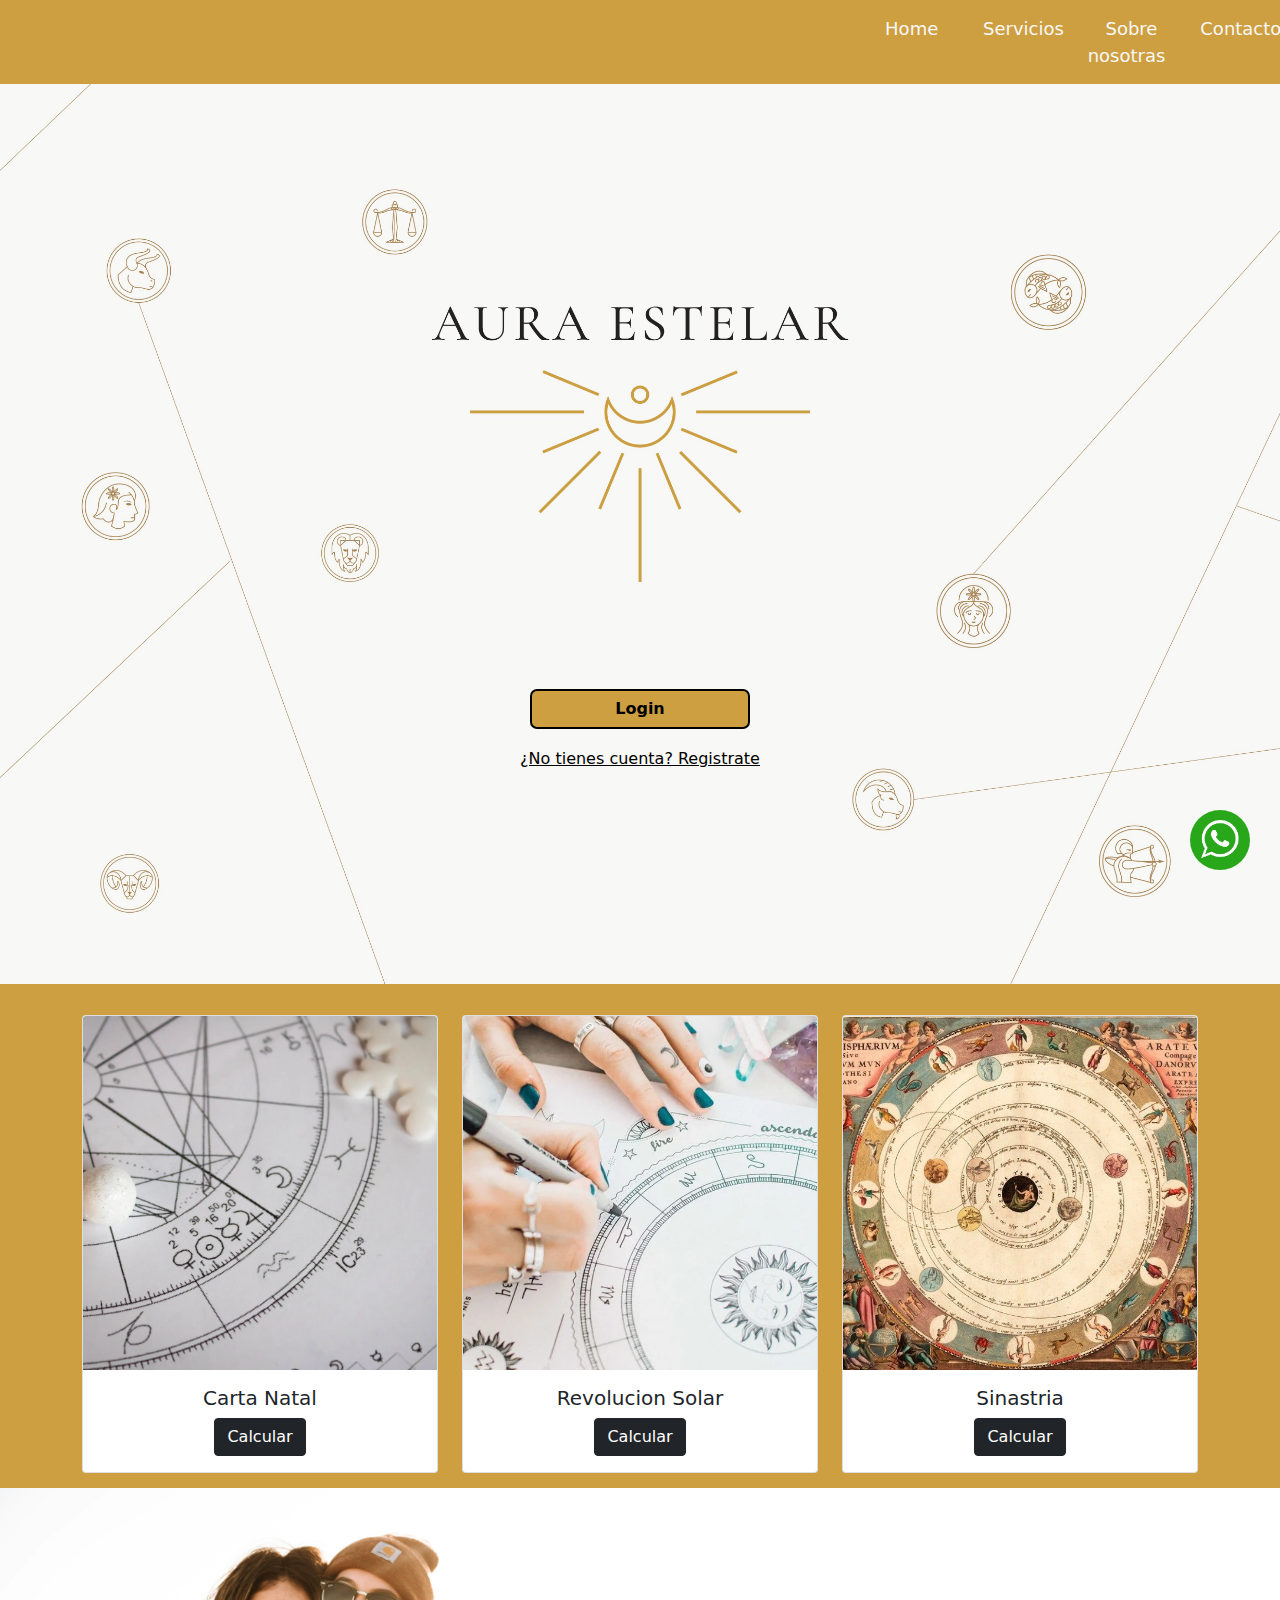
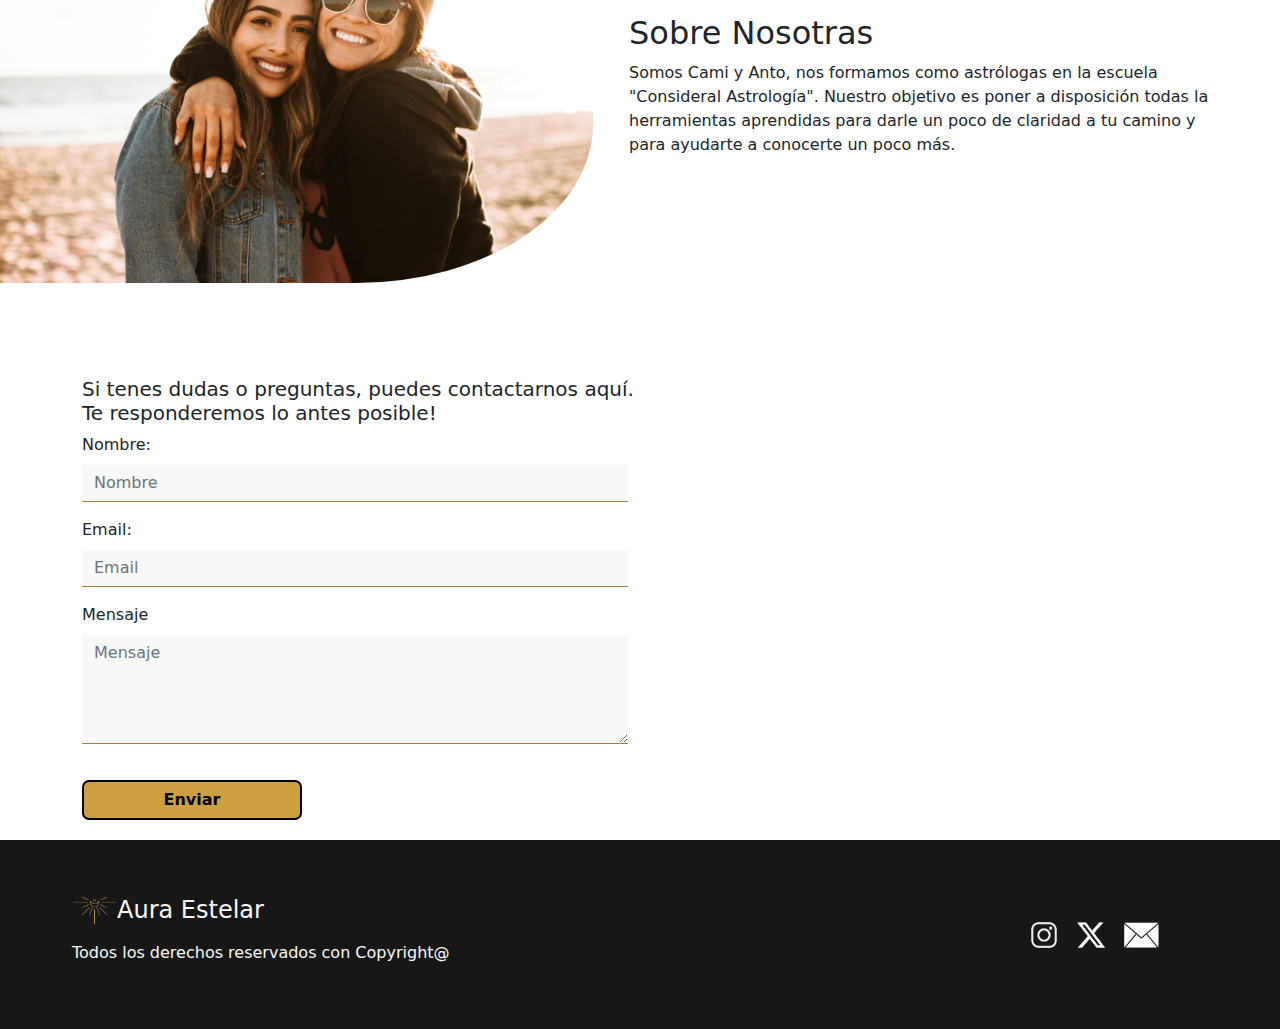
==== index.html @ ca4b8c94 "cambios en meet 17-06" ====
<!DOCTYPE html>
<html lang="en">
<head>
    <meta charset="UTF-8">
    <meta http-equiv="X-UA-Compatible" content="IE=edge">
    <meta name="viewport" content="width=device-width, initial-scale=1.0">
    <title>Aura Estelar</title>

    <!-- favicon -->
    <link rel="icon" type="image/x-icon" href="images/logo_favicon.png">

    <!--Bootstrap css-->
    <link href="css/bootstrap.min.css" rel="stylesheet" >
   
    <!--nuestro CSS-->
    <link href="css/styles.css" rel="stylesheet">
</head>
<body>
    <!--Bootstrap JS-->
    <script src="js/bootstrap.bundle.min.js" ></script>
    <!---->

    <div class="container-fluid text-center menu" id="home">
        <div class="row">
            <div class="col-lg-8 col-md-4 icono_menu"></div>
            <div class="col-lg-1 col-md-2 icono_menu">
                <a href="#home">Home</a>
            </div>
            <div class="col-lg-1 col-md-2 icono_menu">
                <a href="#servicios">Servicios</a>
            </div>
            <div class="col-lg-1 col-md-2 icono_menu">
                <a href="#sobre_nosotras">Sobre nosotras</a>
            </div>
            <div class="col-lg-1 col-md-2 icono_menu">
                <a href="#form_contacto">Contacto</a>
            </div>
        </div>
    </div>

    <div class="container-fluid cabecera d-flex align-items-center justify-content-center">
        <div class="text-center section_login">
            <div>
                <button type="button" onclick="window.location.href='login.html'">Login</button>
                <h6><a href="registro.html">¿No tienes cuenta? Registrate</a></h6>
            </div>
        </div>

    </div>
    <div class="servicios" id="servicios">
        <div class="container text-center">
            <div class="row">
                <div class="col-md-4 mt-3">
                    <div class="card">
                        <img src="images/carta_natal.webp" class="card-img-top" alt="carta_natal">
                        <div class="card-img-overlay mas_info">
                            <p>Tu carta natal es una "foto" del cielo al momento de tu nacimiento; puedes ver la ubicación y conexiones de los planetas en ese instante para hacer de la astrología tu herramienta de autoobservación y crecimiento.</p>
                        </div>
                        <div class="card-body">
                            <h5 class="card-title">Carta Natal</h5>
                            <a href="carta_natal.html" class="btn btn-dark">Calcular</a>
                        </div>
                    </div>
                </div>
                <div class="col-md-4 mt-3">
                    <div class="card">
                        <img src="images/revolucion_solar.webp" class="card-img-top" alt="rev_solar">
                        <div class="card-img-overlay mas_info">
                            <p>Esta es una lectura anual a partir de tu fecha de cumpleaños. En ella se profundizará en qué energías vas a transitar en ese año y como estas te afectarán.</p>
                        </div>
                        <div class="card-body">
                            <h5 class="card-title">Revolucion Solar</h5>
                            <a href="rev_solar.html" class="btn btn-dark">Calcular</a>
                        </div>
                    </div>
                </div>
                <div class="col-md-4 mt-3">
                    <div class="card">
                        <img src="images/sinastria.jpeg" class="card-img-top" alt="sinastria">
                        <div class="card-img-overlay mas_info">
                            <p>La sinastría es un análisis de compatibilidad que hay entre una o más personas, basándose en sus cartas astrales.</p>
                        </div>
                        <div class="card-body">
                            <h5 class="card-title">Sinastria</h5>
                            <a href="sinastria.html" class="btn btn-dark">Calcular</a>
                        </div>
                    </div>
                </div>
            </div>
        </div>
    
    </div>
    
    <div class="container-fluid sobre_nosotras" id="sobre_nosotras">
        <div class="row align-items-center me-5">
            <div class="col-lg-6 mb-3">
                <img class="img-fluid img_sobre_nosotras" alt="img_sobre_nosotras" src="images/sobre_nosotras.jpg">
            </div>
            <div class="col-lg-6 ps-4">
                <h2>Sobre Nosotras</h2>
                <p>Somos Cami y Anto, nos formamos como astrólogas en la escuela "Consideral Astrología". Nuestro objetivo es poner a disposición todas la herramientas aprendidas para darle un poco de claridad a tu camino y para ayudarte a conocerte un poco más.</p>
            </div> 
        </div> 
    </div>
    
    <div class="container mt-5" id="form_contacto">
        <div class="row">
            <h5>Si tenes dudas o preguntas, puedes contactarnos aquí.<br>Te responderemos lo antes posible!</h5>
            <div class="col-md-6">
            <form>
                <div class="mb-3">
                    <label for="nombre" class="form-label">Nombre:</label>
                    <input type="text" class="form-control" id="nombre" name="nombre" placeholder="Nombre">
                </div>
                <div class="mb-3">
                    <label for="email" class="form-label">Email:</label>
                    <input type="email" class="form-control" id="email" name="email" placeholder="Email">
                </div>
                <div class="mb-3">
                    <label for="mensaje" class="form-label">Mensaje</label>
                    <textarea id="mensaje" class="form-control" name="mensaje" rows="4" cols="50" placeholder="Mensaje"></textarea>
                </div>
                <button type="button">Enviar</button>
            </form>
        </div>
        <div class="col-md-6 pb-5 mapa">
            <iframe src="https://www.google.com/maps/embed?pb=!1m18!1m12!1m3!1d3284.2297114661333!2d-58.38588609999999!3d-34.5983524!2m3!1f0!2f0!3f0!3m2!1i1024!2i768!4f13.1!3m3!1m2!1s0x95bccab87e4355d9%3A0xb81df7efe6f65415!2sParaguay%201318%2C%20C1057AAV%20Cdad.%20Aut%C3%B3noma%20de%20Buenos%20Aires!5e0!3m2!1ses!2sar!4v1718657059102!5m2!1ses!2sar" allowfullscreen="" loading="lazy" referrerpolicy="no-referrer-when-downgrade"></iframe>
        </div>
        </div>

        
    </div>
   
    <footer class="container-fluid footer pt-5 pb-5">
        <div class="row ms-5">
            <div class="col-7">
                <h4><img src="images/icon.png" class="img-logo" alt="img_icon">Aura Estelar</h4>
                <p>Todos los derechos reservados con Copyright@</p>
            </div>
            <div class="col-4 align-self-center text-end">

                        <a href="https://www.instagram.com/" target="_blank"><img class="img-icon" src="images/instagram_white.png" alt="img_instagram"></a>

                        <a href="https://x.com/?lang=es" target="_blank"><img class="img-icon" src="images/x_white.png" alt="img_instagram"></a>

                        <a href="mailto:test@test.com" target="_blank"><img class="img-icon" src="images/mail_white.png" alt="img_mail"></a>

            </div>
            <div class="col-1"></div>
            
        </div>
    </footer>
    <div class="wp">
        <a href="https://wa.me/91165647270" target="_blank"><img class="img-wpp" src="images/wpp.png" alt="img_wpp"></a>
    </div>
</body>
</html>
---- css/styles.css ----
.menu a{
    text-decoration:none;
    color:#F8F8F6;
    font-size: 18px;
    padding: 5px;

    transition-property: color;
    transition-duration: 0.5s;

}


.icono_menu:hover > a {
    
    color: black;
}

.menu, .servicios {
    background-color: #CE9F41;
    padding: 15px 0;
}

.cabecera {
    background-image: url('../images/banner.jpg'); 
    /* usamos color de fondo para mejorar experiencia de usuario a la hora del login de la pagina */
    background-color: #F8F8F6;

    height: 100vh;
    /* Para dejar la imagen de fondo centrada, vertical y horizontalmente */
    background-position: center center;

    /* Para que la imagen de fondo no se repita */
    background-repeat: no-repeat;

    /* La imagen de fondo se reescala automáticamente con el cambio del ancho de ventana del navegador */
    background-size: cover;

}


button {
    background-color: #CE9F41;
    border-radius: 7px;
    border: solid 2px;
    width: 220px;
    height: 40px;
    font-weight: bold;
    margin: 20px 0;
    transition-property: color;
    transition-duration: 0.5s;
}

button:hover {
    color: #F8F8F6;
}

.section_login a {
    color: black;
    transition-property: color;
    transition-duration: 0.3s;
}

.section_login a:hover {
    color: #a78137;
}

.mas_info {
    height: 80%;
    margin: 0px;
    text-align: center;
    display: flex;
    align-items: center;
    color: #F8F8F6;
    font-size: 20px;  

    transition-property: background-color;
    transition-duration: 1s;
}

.mas_info:hover { 
    margin: 0;
    background-color:  rgba(0, 0, 0, 0.712);
    }


.mas_info > p {
    margin: 0;
    visibility: hidden;

}

.mas_info:hover > p{ 
    margin: 0;
    visibility: visible;
    }

.form-control{
    border: none; 
    border-bottom: solid 1px #a78137; 
    border-radius: 0;
    background-color: #F8F8F6;
}

.img_sobre_nosotras{
    margin-right: 20px;
    max-height: 500px;
    width:auto;
    border-top-right-radius: 40%; 
    border-bottom-right-radius: 40%;
}

.sobre_nosotras{
    padding:0px 10px 30px 0px;
}

/* Clases del FOOTER */
.footer {
    background-color: rgb(24, 23, 23);
    color: #F8F8F6;
}

.img-logo {
    max-height: 45px;
    width: auto;
}

.img-icon {
    height: 40px;
    width: auto;
    /*background-color: #F8F8F6;*/
    padding: 7px;
    
}

.img-wpp{
    position: fixed;
    bottom: 30px;
    right: 30px;
    max-height: 60px;
    width: auto;
    border-radius: 100%;
  
}

/* Clases de HTML LOGIN */
.cabecera-otros {
    background-image: url('../images/baner_sin_titulo.jpg'); 
    background-color: #F8F8F6;

    min-height: 100vh;
    /* Para dejar la imagen de fondo centrada, vertical y horizontalmente */
    background-position: center center;

    /* Para que la imagen de fondo no se repita */
    background-repeat: no-repeat;

    /* La imagen de fondo se reescala automáticamente con el cambio del ancho de ventana del navegador */
    background-size: cover;

}

.form_login {
    min-width: 400px;
    padding: 70px 30px;
    border: solid 2px #a78137;
    background-color: #F8F8F6;
}

.form_login a {
    color: black;
    transition-property: color;
    transition-duration: 0.3s;
}

.form_login a:hover {
    color: #a78137;
}

.form_sinastria {
    min-height: 400px;
    min-width: 400px;
    padding: 70px 30px;
    margin: 5px;
    border: solid 2px #a78137;
    background-color: #F8F8F6;
}

.mapa iframe{
    height: 100%;
    width: 100%;
}


/* esto es tamaño medio */
@media screen and (min-width: 568px) {
    .borde_sinastria {
        border-bottom: 1px dashed #a78137;
        padding-bottom: 20px;
        margin-bottom: 20px;
      }

    .form_login {
        max-width: 900px;
    }

    .section_login {
        margin-top: 30%;
    }


  }

  /* esto es tamaño small */
  @media screen and (max-width: 567px) {
    .borde_sinastria {
      border-bottom: 1px dashed #a78137;
      padding-bottom: 20px;
      margin-bottom: 20px;
    }

    .img-icon {
        height: 40px;
        width: auto;
        /*background-color: #F8F8F6;*/
        padding: 7px;
        margin: 0 20px;
        
    }

    .section_login {
        margin-top: 45%;
    }

    .mapa iframe{
        height: 400px;
        width: 100%;
    }

  }

  @media screen and (min-width: 992px) {

    .borde_sinastria {
        border-right: 1px dashed #a78137;
        border-bottom: none;
      }

  }
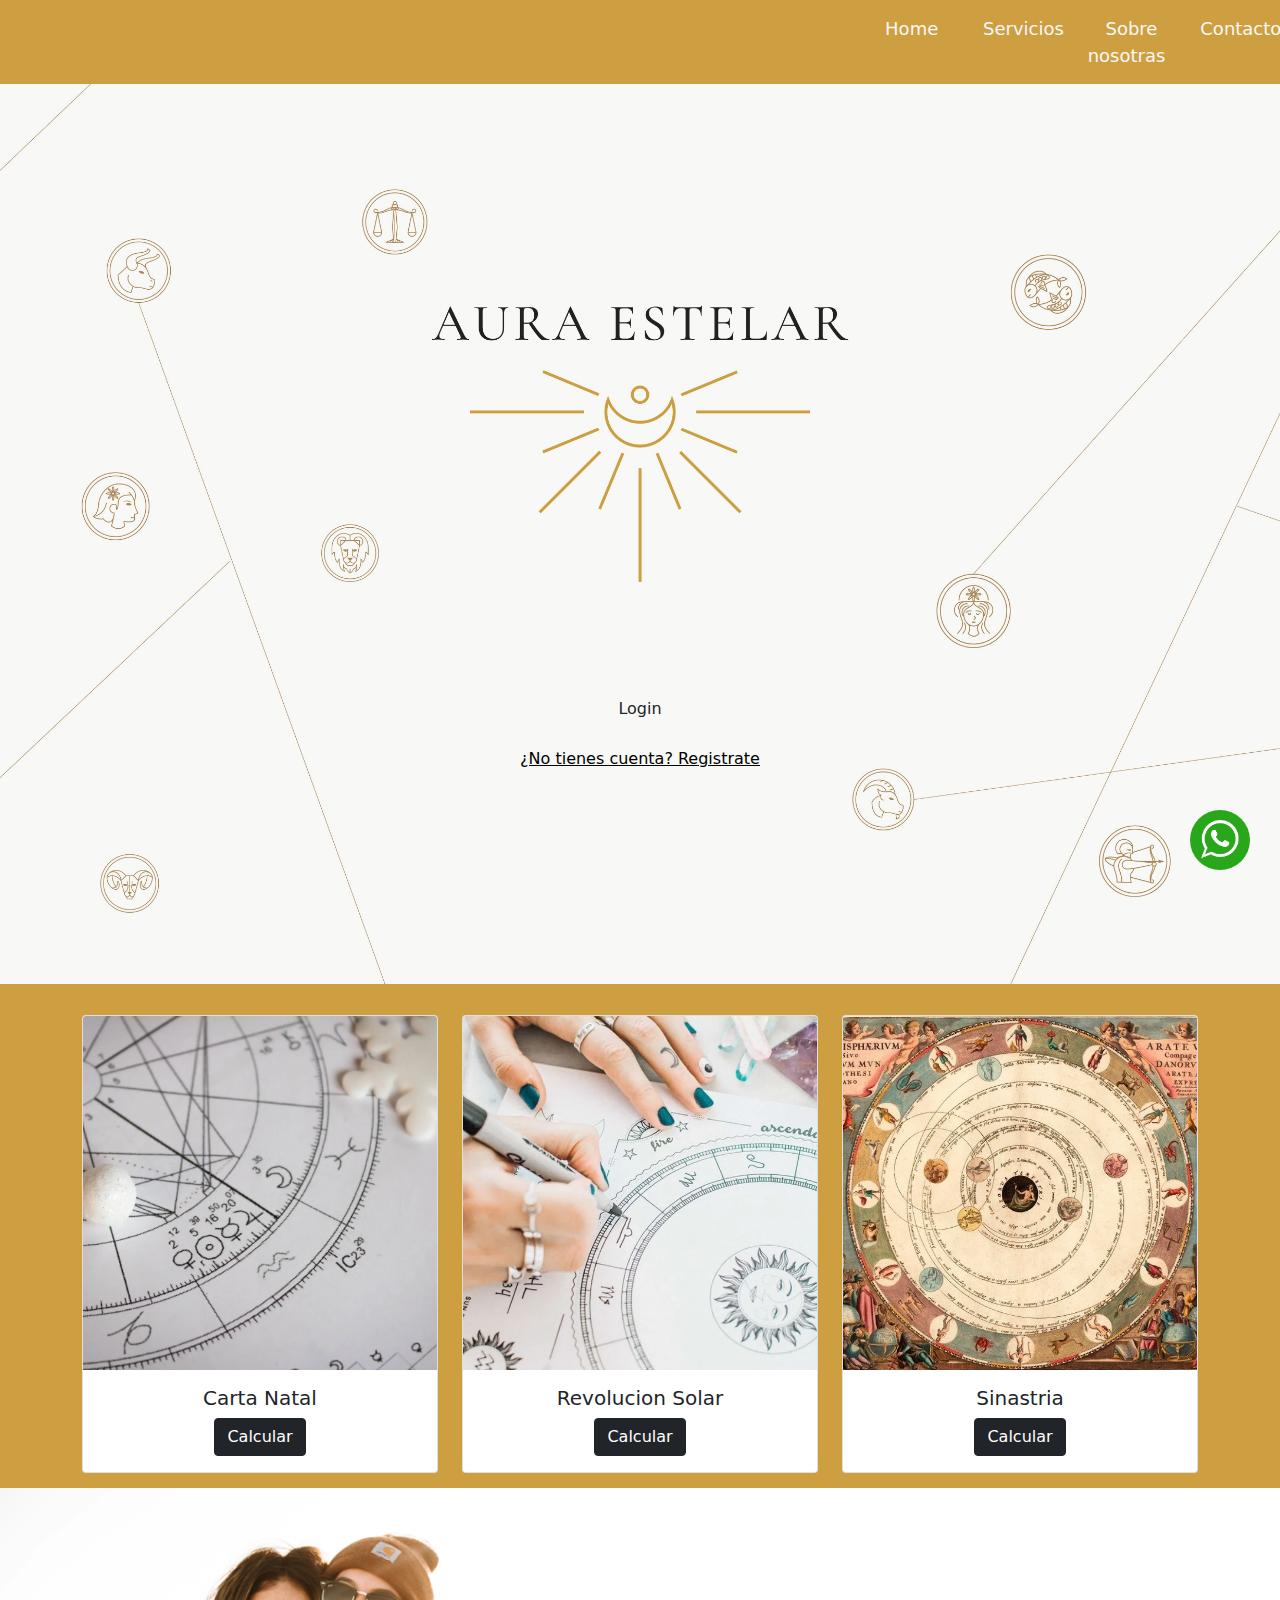
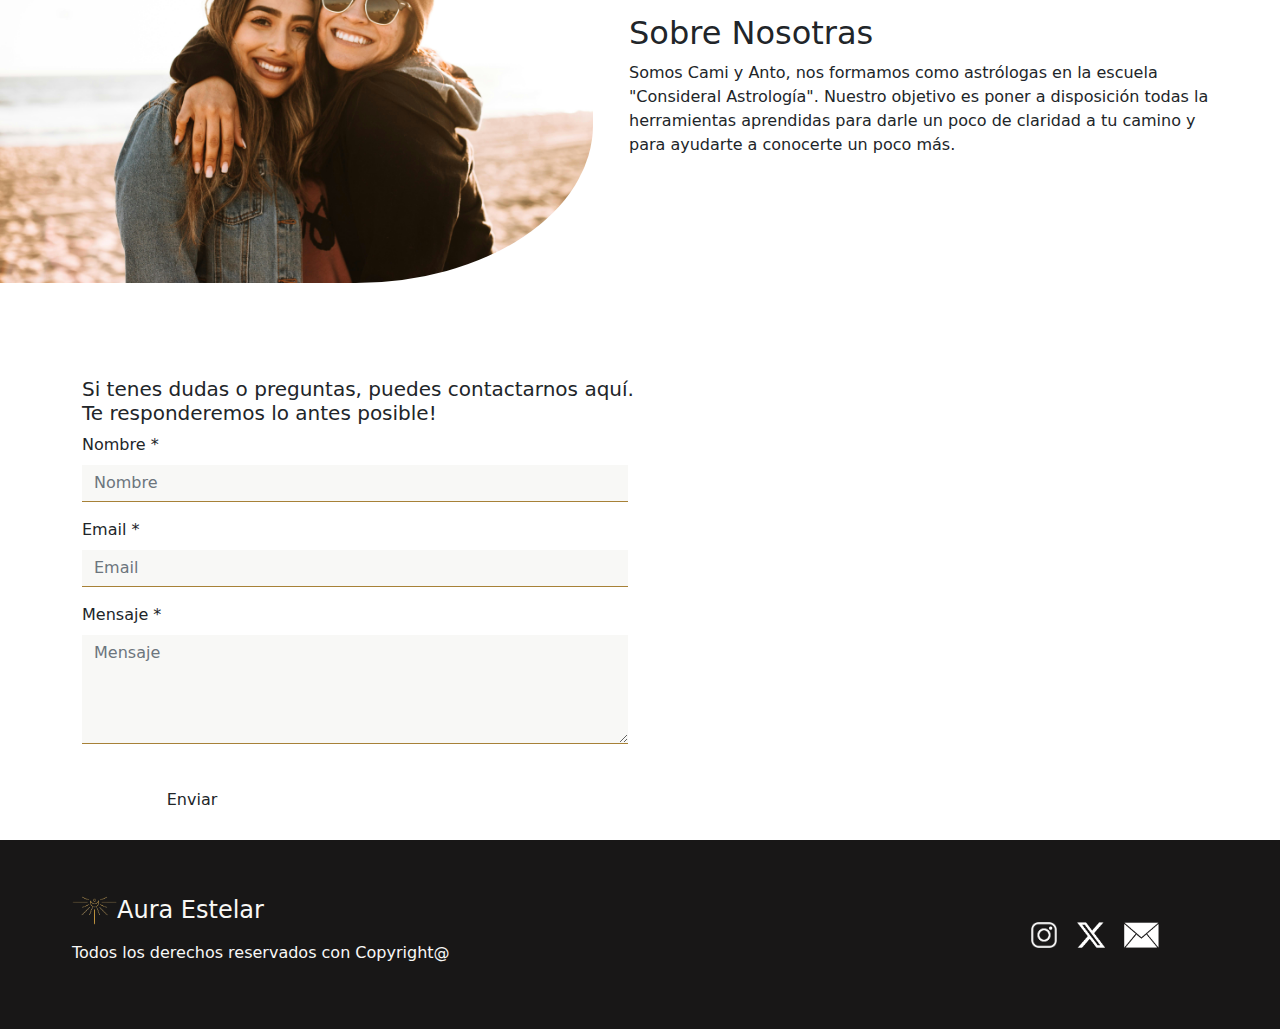
==== commit 9e1764dc: "ultimos cambios" ====
--- a/index.html
+++ b/index.html
@@ -41,7 +41,7 @@
     <div class="container-fluid cabecera d-flex align-items-center justify-content-center">
         <div class="text-center section_login">
             <div>
-                <button type="button" onclick="window.location.href='login.html'">Login</button>
+                <button type="button" class="btn boton" onclick="window.location.href='login.html'">Login</button>
                 <h6><a href="registro.html">¿No tienes cuenta? Registrate</a></h6>
             </div>
         </div>
@@ -52,22 +52,26 @@
             <div class="row">
                 <div class="col-md-4 mt-3">
                     <div class="card">
-                        <img src="images/carta_natal.webp" class="card-img-top" alt="carta_natal">
-                        <div class="card-img-overlay mas_info">
-                            <p>Tu carta natal es una "foto" del cielo al momento de tu nacimiento; puedes ver la ubicación y conexiones de los planetas en ese instante para hacer de la astrología tu herramienta de autoobservación y crecimiento.</p>
-                        </div>
+                        <a href="carta_natal.html">
+                            <img src="images/carta_natal.webp" class="card-img-top" alt="imagen carta natal">
+                            <div class="card-img-overlay mas_info">
+                                <p>Tu carta natal es una "foto" del cielo al momento de tu nacimiento; puedes ver la ubicación y conexiones de los planetas en ese instante para hacer de la astrología tu herramienta de autoobservación y crecimiento.</p>
+                            </div>
+                        </a>
                         <div class="card-body">
                             <h5 class="card-title">Carta Natal</h5>
                             <a href="carta_natal.html" class="btn btn-dark">Calcular</a>
-                        </div>
+                        </div>  
                     </div>
                 </div>
                 <div class="col-md-4 mt-3">
                     <div class="card">
-                        <img src="images/revolucion_solar.webp" class="card-img-top" alt="rev_solar">
-                        <div class="card-img-overlay mas_info">
-                            <p>Esta es una lectura anual a partir de tu fecha de cumpleaños. En ella se profundizará en qué energías vas a transitar en ese año y como estas te afectarán.</p>
-                        </div>
+                        <a href="rev_solar.html">
+                            <img src="images/revolucion_solar.webp" class="card-img-top" alt="imagen revolucion solar">
+                            <div class="card-img-overlay mas_info">
+                                <p>Esta es una lectura anual a partir de tu fecha de cumpleaños. En ella se profundizará en qué energías vas a transitar en ese año y como estas te afectarán.</p>
+                            </div>
+                        </a>
                         <div class="card-body">
                             <h5 class="card-title">Revolucion Solar</h5>
                             <a href="rev_solar.html" class="btn btn-dark">Calcular</a>
@@ -76,10 +80,12 @@
                 </div>
                 <div class="col-md-4 mt-3">
                     <div class="card">
-                        <img src="images/sinastria.jpeg" class="card-img-top" alt="sinastria">
-                        <div class="card-img-overlay mas_info">
-                            <p>La sinastría es un análisis de compatibilidad que hay entre una o más personas, basándose en sus cartas astrales.</p>
-                        </div>
+                        <a href="sinastria.html">
+                            <img src="images/sinastria.jpeg" class="card-img-top" alt="imagen sinastria">
+                            <div class="card-img-overlay mas_info">
+                                <p>La sinastría es un análisis de compatibilidad que hay entre una o más personas, basándose en sus cartas astrales.</p>
+                            </div>
+                        </a>
                         <div class="card-body">
                             <h5 class="card-title">Sinastria</h5>
                             <a href="sinastria.html" class="btn btn-dark">Calcular</a>
@@ -94,7 +100,7 @@
     <div class="container-fluid sobre_nosotras" id="sobre_nosotras">
         <div class="row align-items-center me-5">
             <div class="col-lg-6 mb-3">
-                <img class="img-fluid img_sobre_nosotras" alt="img_sobre_nosotras" src="images/sobre_nosotras.jpg">
+                <img class="img-fluid img_sobre_nosotras" alt="imagen astrologas" src="images/sobre_nosotras.jpg">
             </div>
             <div class="col-lg-6 ps-4">
                 <h2>Sobre Nosotras</h2>
@@ -107,20 +113,20 @@
         <div class="row">
             <h5>Si tenes dudas o preguntas, puedes contactarnos aquí.<br>Te responderemos lo antes posible!</h5>
             <div class="col-md-6">
-            <form>
+            <form onsubmit="alert('¡Se ha enviado su consulta correctamente! A la brevedad recibirá la respuesta por mail.')">
                 <div class="mb-3">
-                    <label for="nombre" class="form-label">Nombre:</label>
-                    <input type="text" class="form-control" id="nombre" name="nombre" placeholder="Nombre">
+                    <label for="nombre" class="form-label">Nombre *</label>
+                    <input type="text" class="form-control" id="nombre" name="nombre" placeholder="Nombre" required>
                 </div>
                 <div class="mb-3">
-                    <label for="email" class="form-label">Email:</label>
-                    <input type="email" class="form-control" id="email" name="email" placeholder="Email">
+                    <label for="email" class="form-label">Email *</label>
+                    <input type="email" class="form-control" id="email" name="email" placeholder="Email" required>
                 </div>
                 <div class="mb-3">
-                    <label for="mensaje" class="form-label">Mensaje</label>
-                    <textarea id="mensaje" class="form-control" name="mensaje" rows="4" cols="50" placeholder="Mensaje"></textarea>
+                    <label for="mensaje" class="form-label">Mensaje *</label>
+                    <textarea id="mensaje" class="form-control" name="mensaje" rows="4" cols="50" placeholder="Mensaje" required></textarea>
                 </div>
-                <button type="button">Enviar</button>
+                <button type="submit" class="btn boton">Enviar</button>
             </form>
         </div>
         <div class="col-md-6 pb-5 mapa">
@@ -134,24 +140,28 @@
     <footer class="container-fluid footer pt-5 pb-5">
         <div class="row ms-5">
             <div class="col-7">
-                <h4><img src="images/icon.png" class="img-logo" alt="img_icon">Aura Estelar</h4>
+                <h4><img src="images/icon.png" class="img-logo" alt="logo aura estelar">Aura Estelar</h4>
                 <p>Todos los derechos reservados con Copyright@</p>
             </div>
             <div class="col-4 align-self-center text-end">
-
-                        <a href="https://www.instagram.com/" target="_blank"><img class="img-icon" src="images/instagram_white.png" alt="img_instagram"></a>
-
-                        <a href="https://x.com/?lang=es" target="_blank"><img class="img-icon" src="images/x_white.png" alt="img_instagram"></a>
-
-                        <a href="mailto:test@test.com" target="_blank"><img class="img-icon" src="images/mail_white.png" alt="img_mail"></a>
-
+  
+                        <a href="https://www.instagram.com/" target="_blank"><img class="img-icon" src="images/instagram_white.png" alt="logo instagram"></a>
+  
+                        <a href="https://x.com/?lang=es" target="_blank"><img class="img-icon" src="images/x_white.png" alt="logo x"></a>
+  
+                        <a href="mailto:test@test.com" target="_blank"><img class="img-icon" src="images/mail_white.png" alt="logo email"></a>
+  
             </div>
             <div class="col-1"></div>
             
         </div>
     </footer>
+  
     <div class="wp">
-        <a href="https://wa.me/91165647270" target="_blank"><img class="img-wpp" src="images/wpp.png" alt="img_wpp"></a>
+        <a href="https://wa.me/91165647270" target="_blank"><img class="img-wpp" src="images/wpp.png" alt="logo whatsapp"></a>
     </div>
-</body>
-</html>
+  
+  <!-- Llamada al archivo JavaScript -->
+  <script src="acciones.js"></script>      
+  </body>
+  </html>
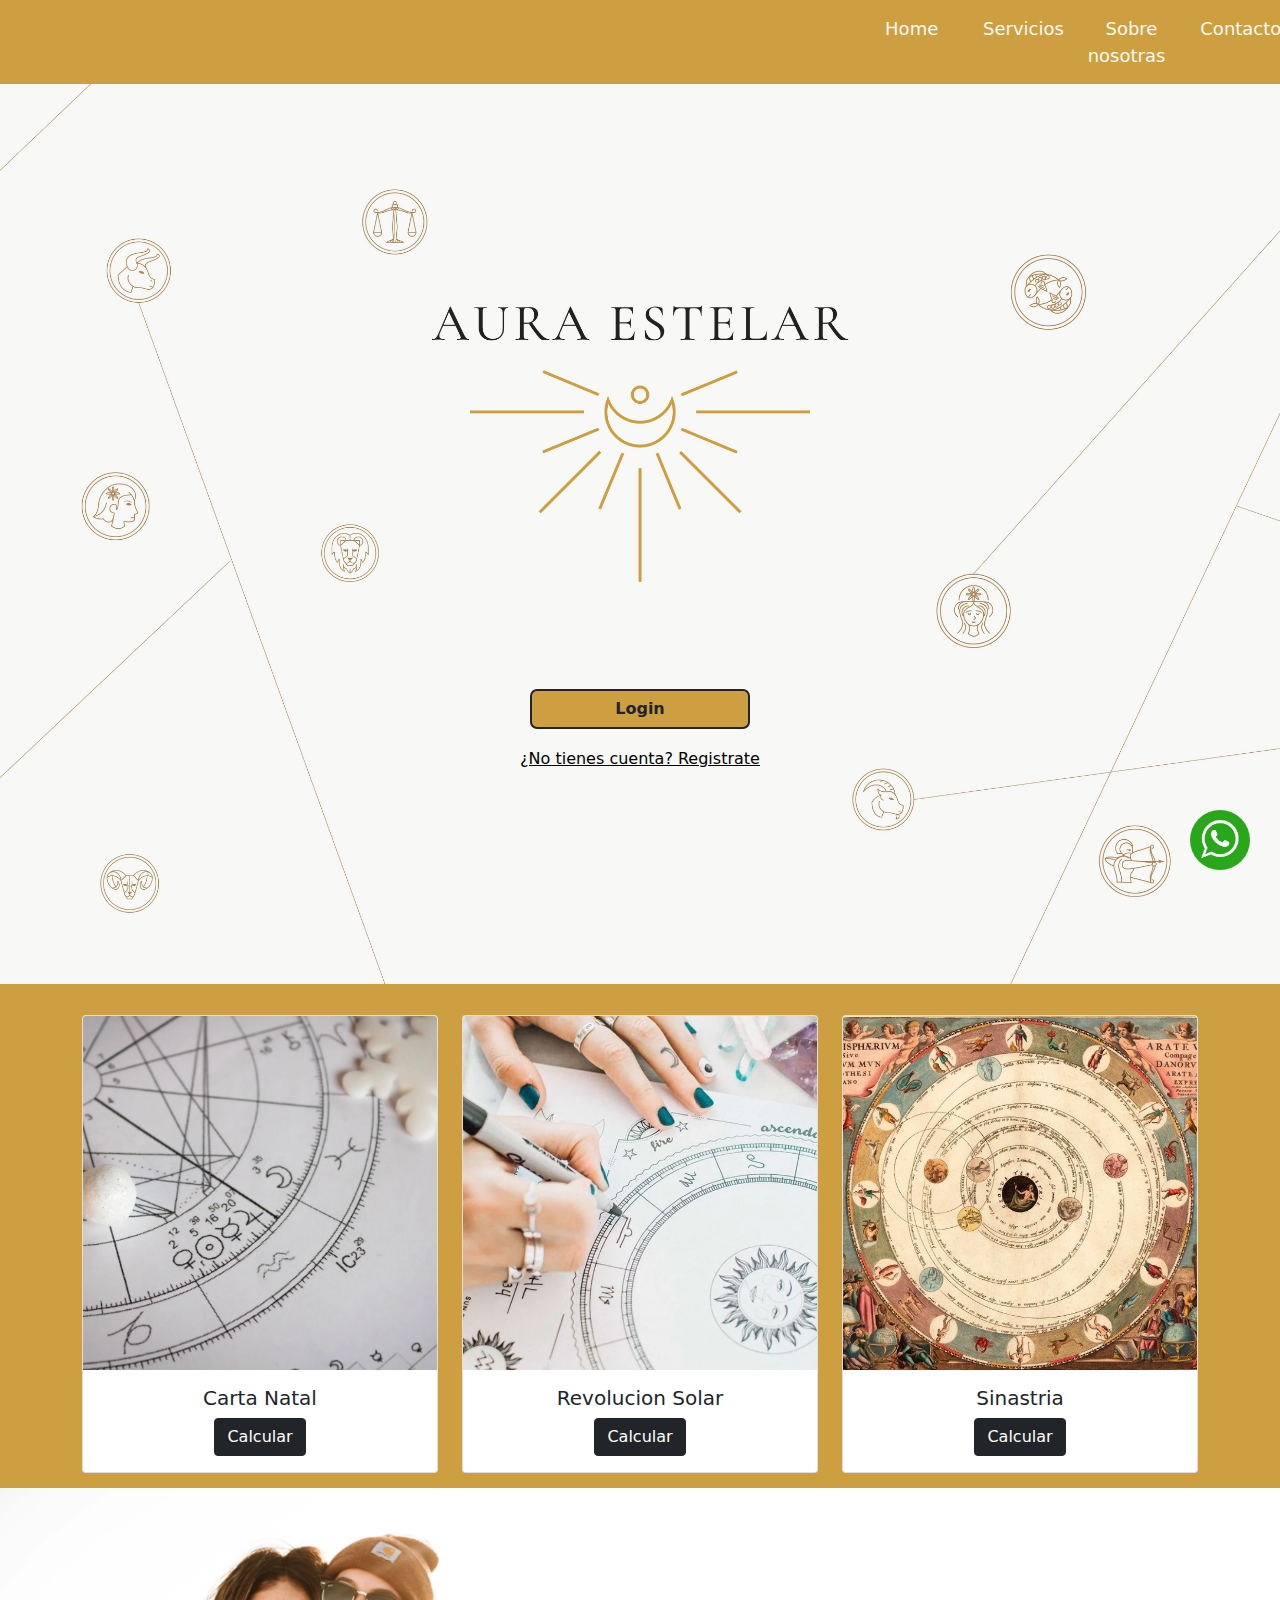
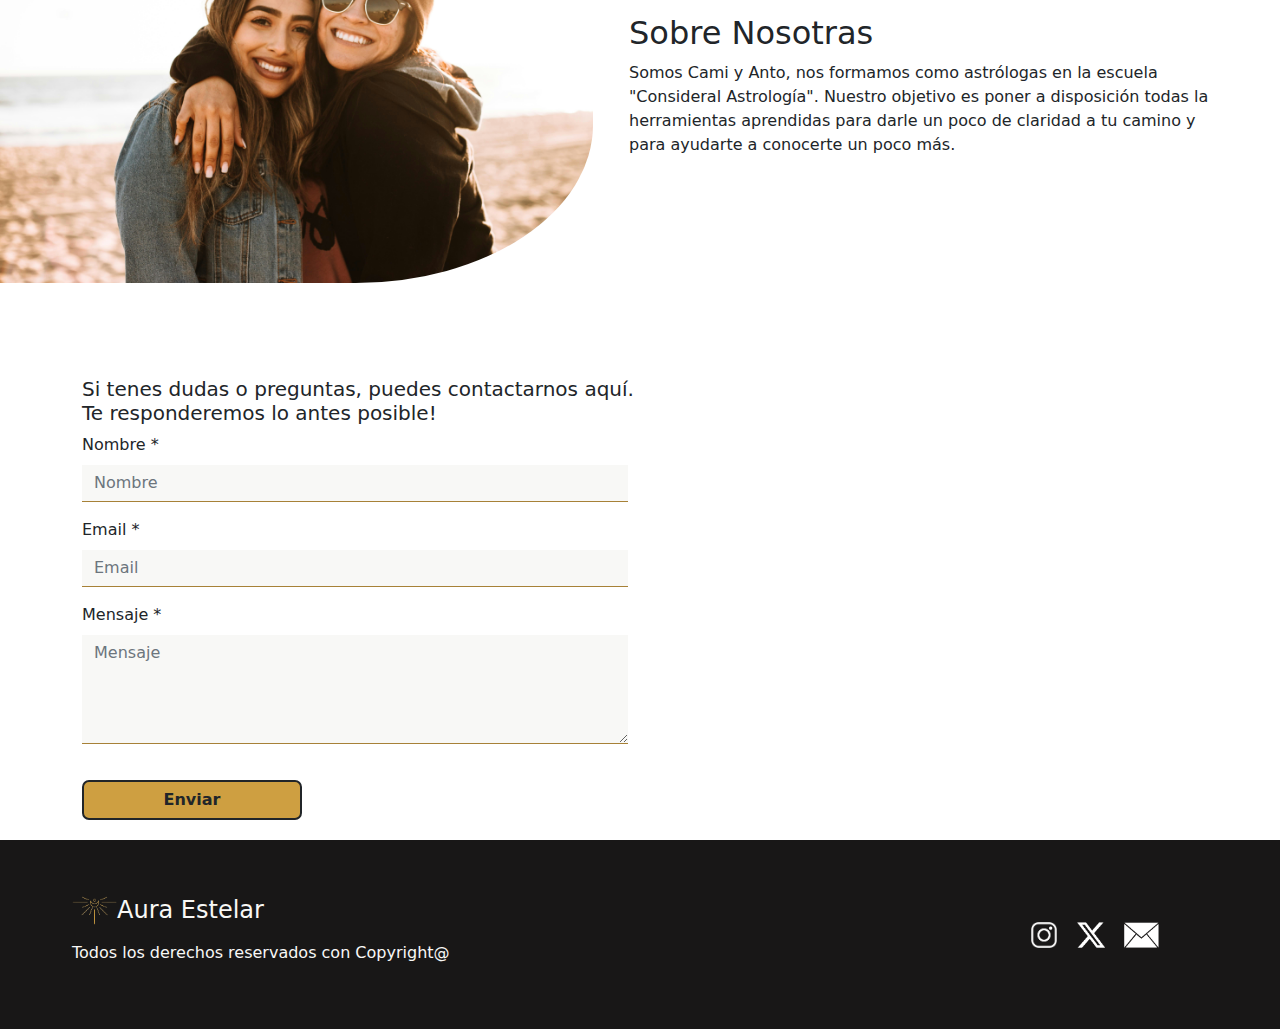
==== commit 3ebae6ab: "Normalizacion de codigo 23/06/2024" ====
--- a/index.html
+++ b/index.html
@@ -159,9 +159,6 @@
   
     <div class="wp">
         <a href="https://wa.me/91165647270" target="_blank"><img class="img-wpp" src="images/wpp.png" alt="logo whatsapp"></a>
-    </div>
-  
-  <!-- Llamada al archivo JavaScript -->
-  <script src="acciones.js"></script>      
+    </div>    
   </body>
   </html>
--- a/css/styles.css
+++ b/css/styles.css
@@ -9,8 +9,7 @@
 
 }
 
-
-.icono_menu:hover > a {
+.icono_menu:hover a {
     
     color: black;
 }
@@ -24,8 +23,9 @@
     background-image: url('../images/banner.jpg'); 
     /* usamos color de fondo para mejorar experiencia de usuario a la hora del login de la pagina */
     background-color: #F8F8F6;
-
+    /* tamaño de altura de la imagen que ocupe toda la resolución de la pantalla */
     height: 100vh;
+    
     /* Para dejar la imagen de fondo centrada, vertical y horizontalmente */
     background-position: center center;
 
@@ -34,11 +34,10 @@
 
     /* La imagen de fondo se reescala automáticamente con el cambio del ancho de ventana del navegador */
     background-size: cover;
-
-}
-
-
-button {
+}
+
+
+.boton {
     background-color: #CE9F41;
     border-radius: 7px;
     border: solid 2px;
@@ -50,7 +49,7 @@
     transition-duration: 0.5s;
 }
 
-button:hover {
+.boton:hover {
     color: #F8F8F6;
 }
 
@@ -83,13 +82,13 @@
     }
 
 
-.mas_info > p {
+.mas_info p {
     margin: 0;
     visibility: hidden;
 
 }
 
-.mas_info:hover > p{ 
+.mas_info:hover p{ 
     margin: 0;
     visibility: visible;
     }
@@ -127,7 +126,6 @@
 .img-icon {
     height: 40px;
     width: auto;
-    /*background-color: #F8F8F6;*/
     padding: 7px;
     
 }
@@ -142,7 +140,7 @@
   
 }
 
-/* Clases de HTML LOGIN */
+/* Clases de HTML otras */
 .cabecera-otros {
     background-image: url('../images/baner_sin_titulo.jpg'); 
     background-color: #F8F8F6;
@@ -238,6 +236,7 @@
 
   }
 
+  /* esto es tamaño large */
   @media screen and (min-width: 992px) {
 
     .borde_sinastria {
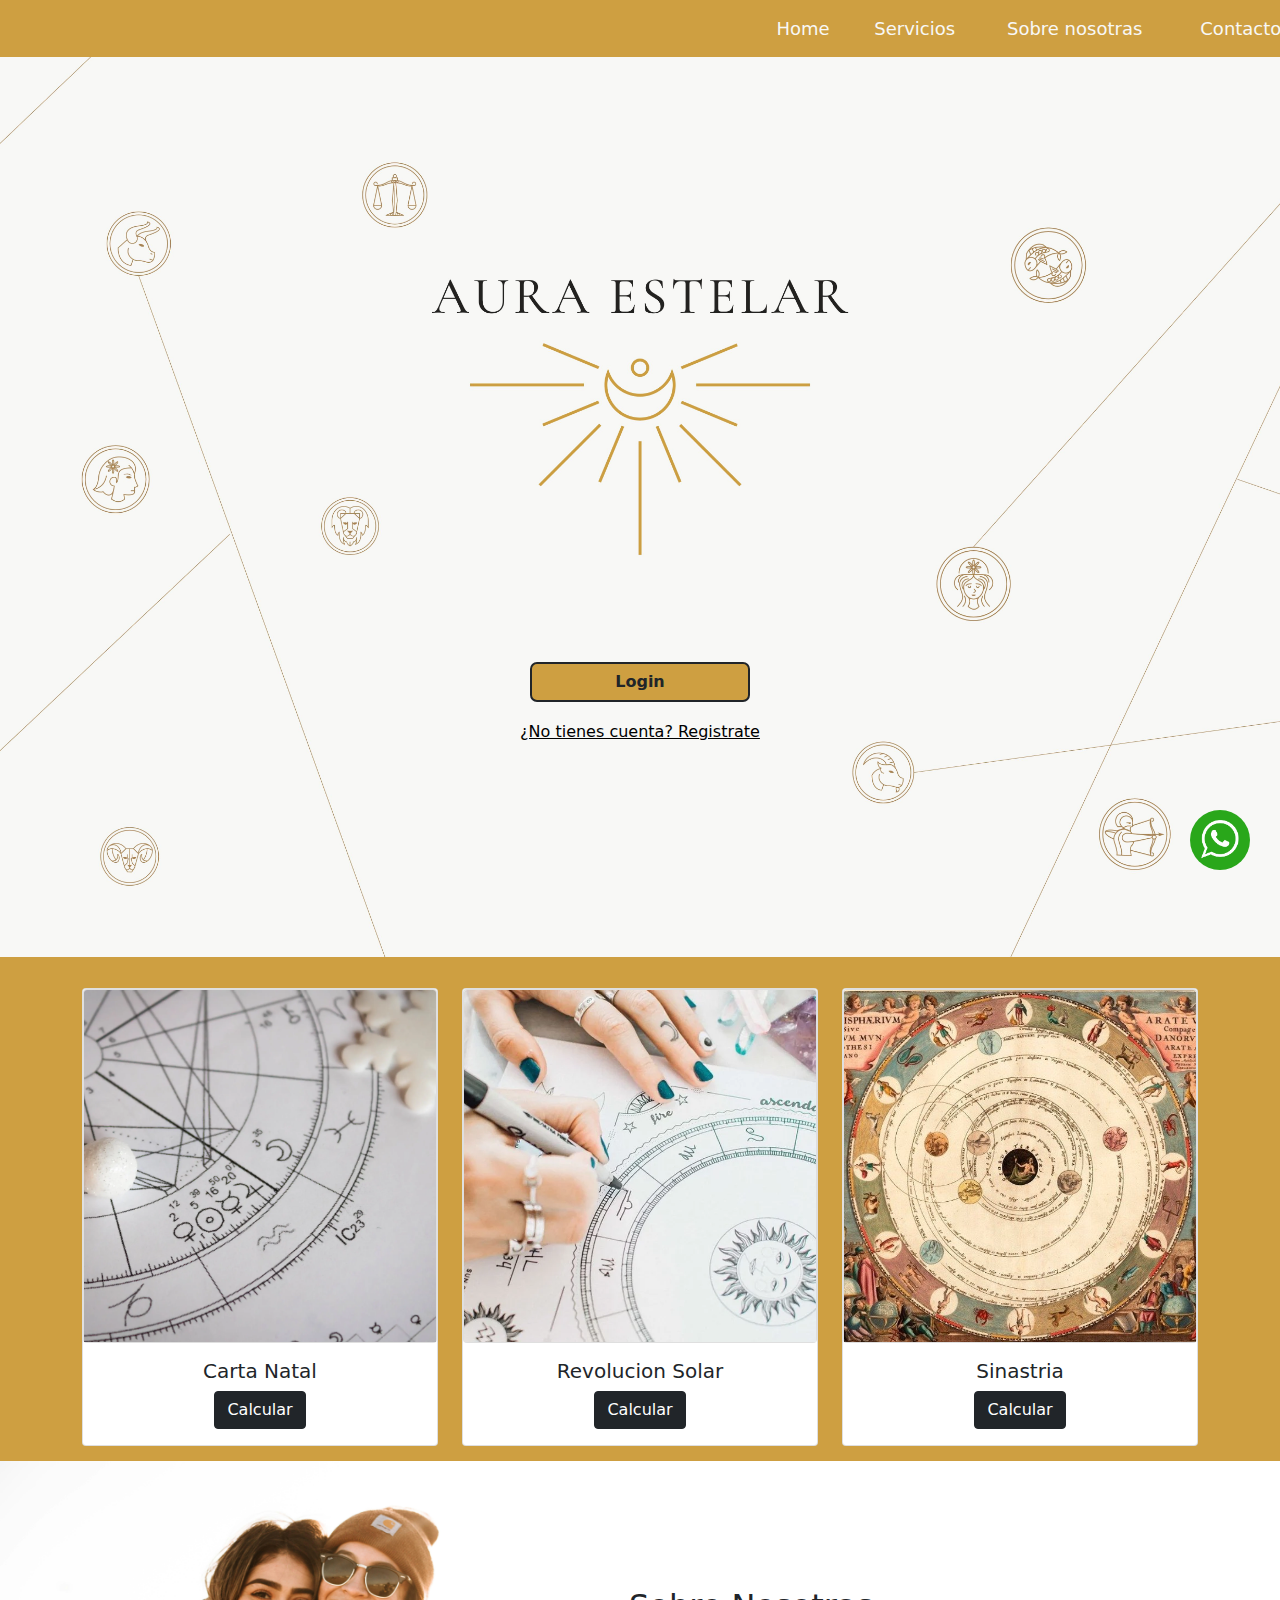
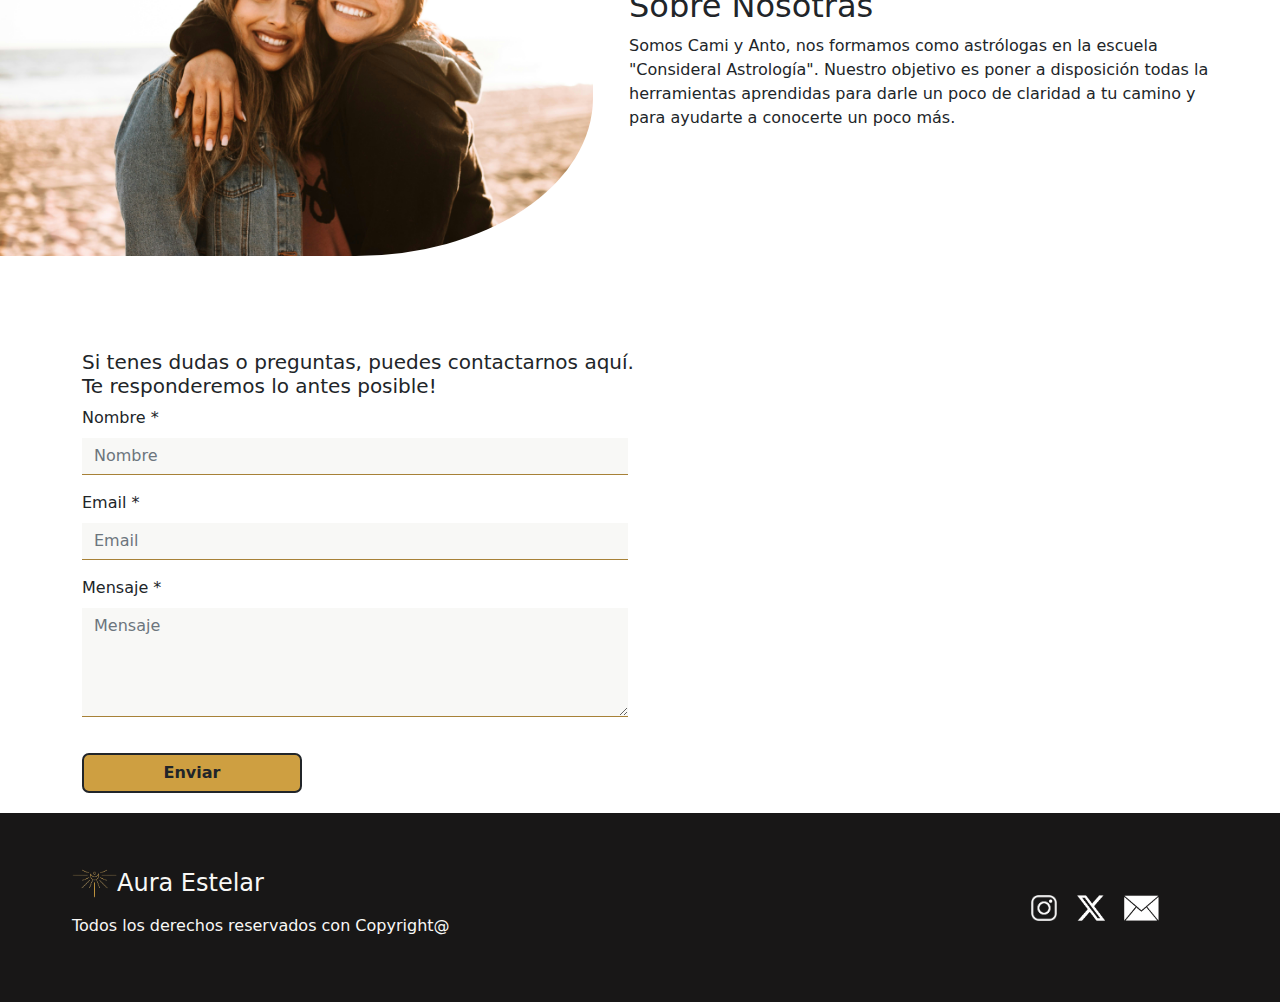
==== commit f54b2ce7: "Add files via upload" ====
--- a/index.html
+++ b/index.html
@@ -22,14 +22,14 @@
 
     <div class="container-fluid text-center menu" id="home">
         <div class="row">
-            <div class="col-lg-8 col-md-4 icono_menu"></div>
+            <div class="col-lg-7 col-md-3 icono_menu"></div>
             <div class="col-lg-1 col-md-2 icono_menu">
                 <a href="#home">Home</a>
             </div>
             <div class="col-lg-1 col-md-2 icono_menu">
                 <a href="#servicios">Servicios</a>
             </div>
-            <div class="col-lg-1 col-md-2 icono_menu">
+            <div class="col-lg-2 col-md-3 icono_menu">
                 <a href="#sobre_nosotras">Sobre nosotras</a>
             </div>
             <div class="col-lg-1 col-md-2 icono_menu">
@@ -50,42 +50,48 @@
     <div class="servicios" id="servicios">
         <div class="container text-center">
             <div class="row">
-                <div class="col-md-4 mt-3">
+                <div class="col-md-6 col-lg-4 mt-3">
                     <div class="card">
+						<div class="card">
                         <a href="carta_natal.html">
                             <img src="images/carta_natal.webp" class="card-img-top" alt="imagen carta natal">
                             <div class="card-img-overlay mas_info">
                                 <p>Tu carta natal es una "foto" del cielo al momento de tu nacimiento; puedes ver la ubicación y conexiones de los planetas en ese instante para hacer de la astrología tu herramienta de autoobservación y crecimiento.</p>
                             </div>
                         </a>
+						</div>
                         <div class="card-body">
                             <h5 class="card-title">Carta Natal</h5>
                             <a href="carta_natal.html" class="btn btn-dark">Calcular</a>
                         </div>  
                     </div>
                 </div>
-                <div class="col-md-4 mt-3">
+                <div class="col-md-6 col-lg-4 mt-3">
                     <div class="card">
+					<div class="card">
                         <a href="rev_solar.html">
                             <img src="images/revolucion_solar.webp" class="card-img-top" alt="imagen revolucion solar">
                             <div class="card-img-overlay mas_info">
                                 <p>Esta es una lectura anual a partir de tu fecha de cumpleaños. En ella se profundizará en qué energías vas a transitar en ese año y como estas te afectarán.</p>
                             </div>
                         </a>
+						</div>
                         <div class="card-body">
                             <h5 class="card-title">Revolucion Solar</h5>
                             <a href="rev_solar.html" class="btn btn-dark">Calcular</a>
                         </div>
                     </div>
                 </div>
-                <div class="col-md-4 mt-3">
+                <div class="col-md-6 col-lg-4 mt-3">
                     <div class="card">
+					<div class="card">
                         <a href="sinastria.html">
                             <img src="images/sinastria.jpeg" class="card-img-top" alt="imagen sinastria">
                             <div class="card-img-overlay mas_info">
                                 <p>La sinastría es un análisis de compatibilidad que hay entre una o más personas, basándose en sus cartas astrales.</p>
                             </div>
                         </a>
+						</div>
                         <div class="card-body">
                             <h5 class="card-title">Sinastria</h5>
                             <a href="sinastria.html" class="btn btn-dark">Calcular</a>
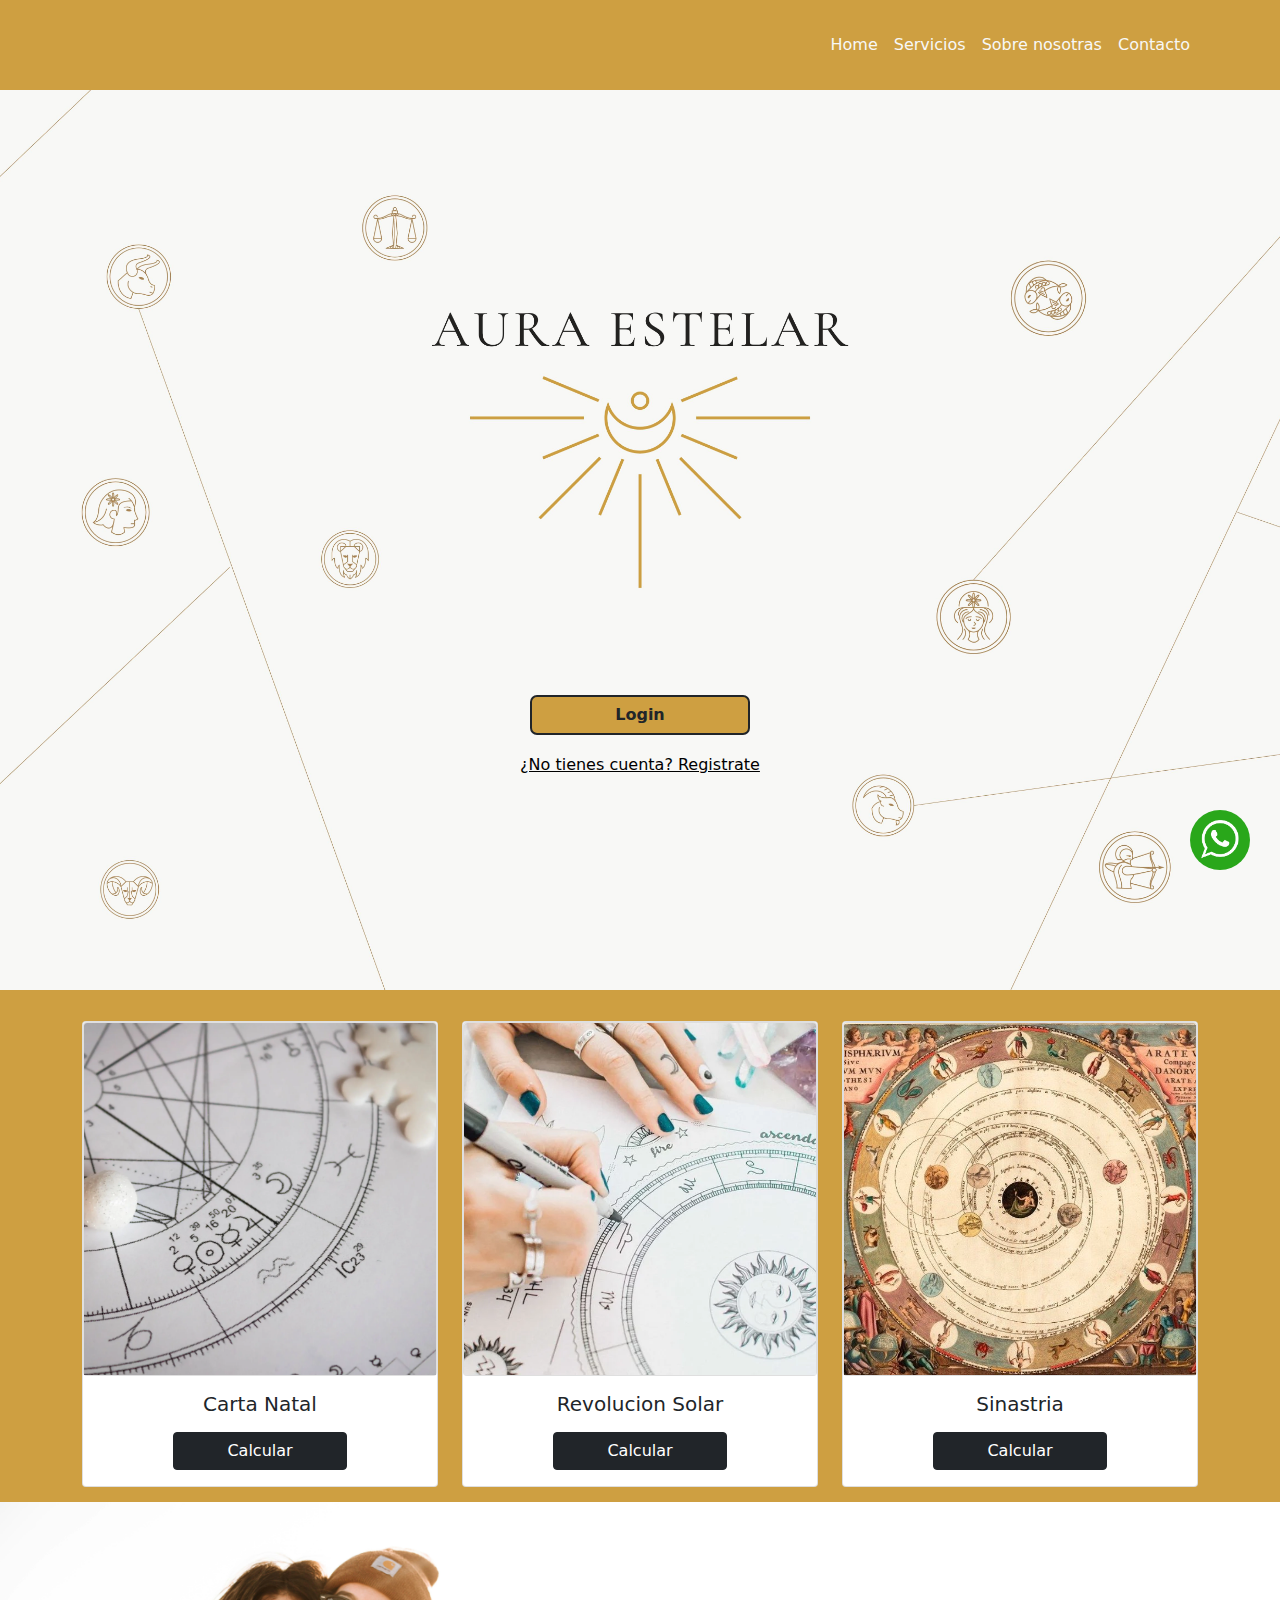
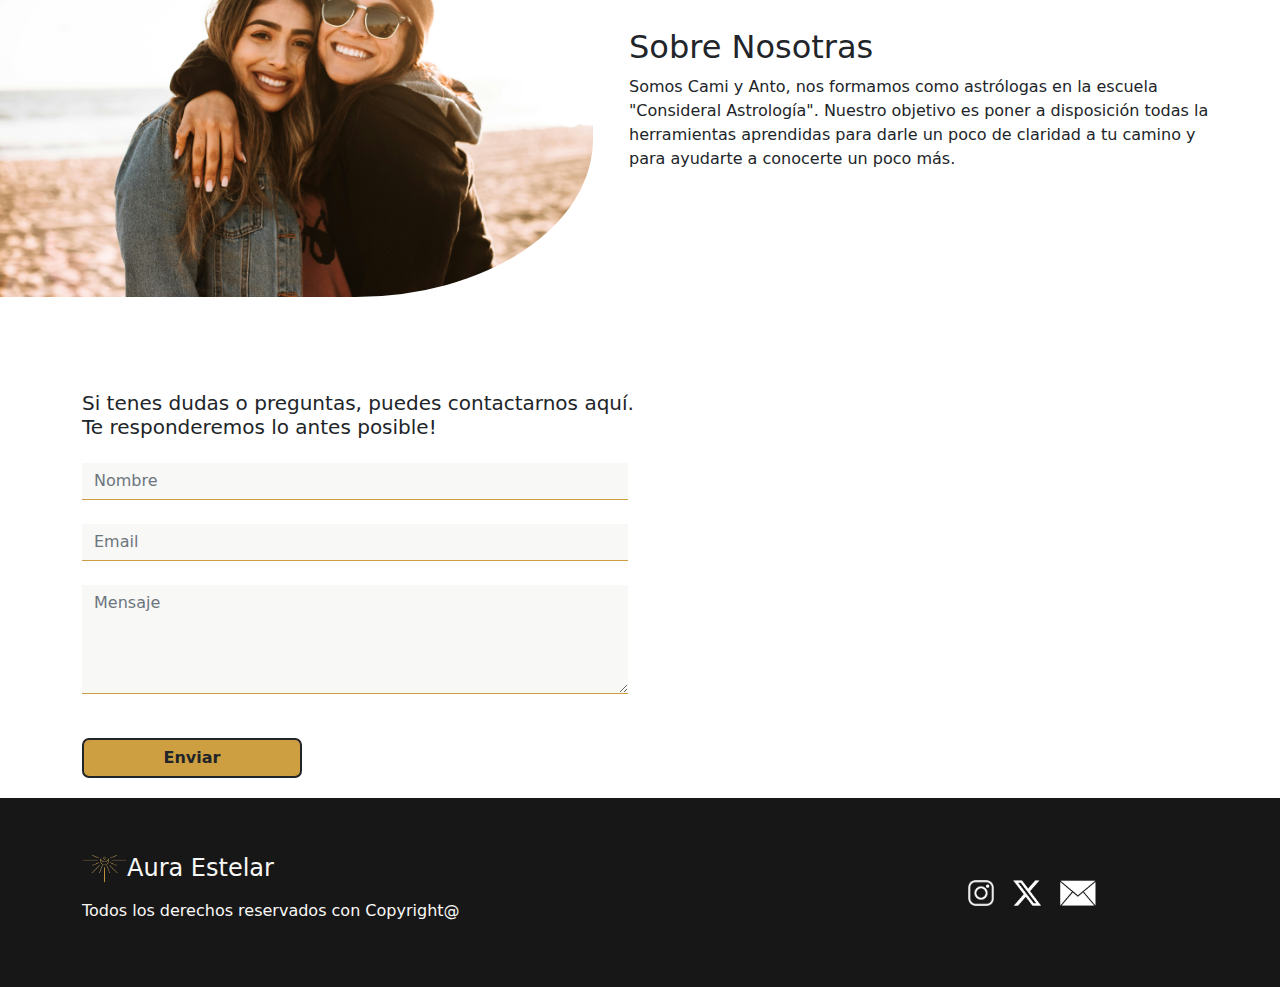
==== commit c7803d4c: "Add files via upload" ====
--- a/index.html
+++ b/index.html
@@ -1,170 +1,314 @@
 <!DOCTYPE html>
 <html lang="en">
-<head>
-    <meta charset="UTF-8">
-    <meta http-equiv="X-UA-Compatible" content="IE=edge">
-    <meta name="viewport" content="width=device-width, initial-scale=1.0">
+  <head>
+    <meta charset="UTF-8" />
+    <meta http-equiv="X-UA-Compatible" content="IE=edge" />
+    <meta name="viewport" content="width=device-width, initial-scale=1.0" />
     <title>Aura Estelar</title>
 
     <!-- favicon -->
-    <link rel="icon" type="image/x-icon" href="images/logo_favicon.png">
+    <link rel="icon" type="image/x-icon" href="images/logo_favicon.png" />
 
     <!--Bootstrap css-->
-    <link href="css/bootstrap.min.css" rel="stylesheet" >
-   
+    <link href="css/bootstrap.min.css" rel="stylesheet" />
+
     <!--nuestro CSS-->
-    <link href="css/styles.css" rel="stylesheet">
-</head>
-<body>
+    <link href="css/styles.css" rel="stylesheet" />
+  </head>
+  <body>
     <!--Bootstrap JS-->
-    <script src="js/bootstrap.bundle.min.js" ></script>
+    <script src="js/bootstrap.bundle.min.js"></script>
     <!---->
 
-    <div class="container-fluid text-center menu" id="home">
+    <div class="container-fluid menu sticky-top" id="home">
+      <nav class="navbar navbar-expand-lg">
+        <div class="container justify-content-center text-center">
+          <button
+            class="navbar-toggler"
+            type="button"
+            data-bs-toggle="collapse"
+            data-bs-target="#navbarNav"
+            aria-controls="navbarNav"
+            aria-expanded="false"
+            aria-label="Toggle navigation"
+          >
+            <span class="navbar-toggler-icon"></span>
+          </button>
+          <div
+            class="navbar-collapse justify-content-end collapse show"
+            id="navbarNav"
+          >
+            <ul class="navbar-nav">
+              <li class="nav-item icono_menu">
+                <a class="nav-link active" aria-current="page" href="#home"
+                  >Home</a
+                >
+              </li>
+              <li class="nav-item icono_menu">
+                <a class="nav-link" href="#servicios">Servicios</a>
+              </li>
+              <li class="nav-item icono_menu">
+                <a class="nav-link" href="#sobre_nosotras">Sobre nosotras</a>
+              </li>
+              <li class="nav-item icono_menu">
+                <a class="nav-link" href="#form_contacto">Contacto</a>
+              </li>
+            </ul>
+          </div>
+        </div>
+      </nav>
+    </div>
+
+    <div
+      class="container-fluid cabecera d-flex align-items-center justify-content-center"
+    >
+      <div class="text-center section_login">
+        <div>
+          <button
+            type="button"
+            class="btn boton"
+            onclick="window.location.href='login.html'"
+          >
+            Login
+          </button>
+          <h6><a href="registro.html">¿No tienes cuenta? Registrate</a></h6>
+        </div>
+      </div>
+    </div>
+    <div class="servicios" id="servicios">
+      <div class="container text-center">
         <div class="row">
-            <div class="col-lg-7 col-md-3 icono_menu"></div>
-            <div class="col-lg-1 col-md-2 icono_menu">
-                <a href="#home">Home</a>
-            </div>
-            <div class="col-lg-1 col-md-2 icono_menu">
-                <a href="#servicios">Servicios</a>
-            </div>
-            <div class="col-lg-2 col-md-3 icono_menu">
-                <a href="#sobre_nosotras">Sobre nosotras</a>
-            </div>
-            <div class="col-lg-1 col-md-2 icono_menu">
-                <a href="#form_contacto">Contacto</a>
-            </div>
-        </div>
-    </div>
-
-    <div class="container-fluid cabecera d-flex align-items-center justify-content-center">
-        <div class="text-center section_login">
-            <div>
-                <button type="button" class="btn boton" onclick="window.location.href='login.html'">Login</button>
-                <h6><a href="registro.html">¿No tienes cuenta? Registrate</a></h6>
-            </div>
-        </div>
-
-    </div>
-    <div class="servicios" id="servicios">
-        <div class="container text-center">
-            <div class="row">
-                <div class="col-md-6 col-lg-4 mt-3">
-                    <div class="card">
-						<div class="card">
-                        <a href="carta_natal.html">
-                            <img src="images/carta_natal.webp" class="card-img-top" alt="imagen carta natal">
-                            <div class="card-img-overlay mas_info">
-                                <p>Tu carta natal es una "foto" del cielo al momento de tu nacimiento; puedes ver la ubicación y conexiones de los planetas en ese instante para hacer de la astrología tu herramienta de autoobservación y crecimiento.</p>
-                            </div>
-                        </a>
-						</div>
-                        <div class="card-body">
-                            <h5 class="card-title">Carta Natal</h5>
-                            <a href="carta_natal.html" class="btn btn-dark">Calcular</a>
-                        </div>  
-                    </div>
-                </div>
-                <div class="col-md-6 col-lg-4 mt-3">
-                    <div class="card">
-					<div class="card">
-                        <a href="rev_solar.html">
-                            <img src="images/revolucion_solar.webp" class="card-img-top" alt="imagen revolucion solar">
-                            <div class="card-img-overlay mas_info">
-                                <p>Esta es una lectura anual a partir de tu fecha de cumpleaños. En ella se profundizará en qué energías vas a transitar en ese año y como estas te afectarán.</p>
-                            </div>
-                        </a>
-						</div>
-                        <div class="card-body">
-                            <h5 class="card-title">Revolucion Solar</h5>
-                            <a href="rev_solar.html" class="btn btn-dark">Calcular</a>
-                        </div>
-                    </div>
-                </div>
-                <div class="col-md-6 col-lg-4 mt-3">
-                    <div class="card">
-					<div class="card">
-                        <a href="sinastria.html">
-                            <img src="images/sinastria.jpeg" class="card-img-top" alt="imagen sinastria">
-                            <div class="card-img-overlay mas_info">
-                                <p>La sinastría es un análisis de compatibilidad que hay entre una o más personas, basándose en sus cartas astrales.</p>
-                            </div>
-                        </a>
-						</div>
-                        <div class="card-body">
-                            <h5 class="card-title">Sinastria</h5>
-                            <a href="sinastria.html" class="btn btn-dark">Calcular</a>
-                        </div>
-                    </div>
-                </div>
-            </div>
-        </div>
-    
-    </div>
-    
+          <div class="col-md-6 col-lg-4 mt-3">
+            <div class="card">
+              <div class="card">
+                <a href="carta_natal.html">
+                  <img
+                    src="images/carta_natal.webp"
+                    class="card-img-top"
+                    alt="imagen carta natal"
+                  />
+                  <div class="card-img-overlay mas_info">
+                    <p>
+                      Tu carta natal es una "foto" del cielo al momento de tu
+                      nacimiento; puedes ver la ubicación y conexiones de los
+                      planetas en ese instante para hacer de la astrología tu
+                      herramienta de autoobservación y crecimiento.
+                    </p>
+                  </div>
+                </a>
+              </div>
+              <div class="card-body d-grid gap-2 col-7 mx-auto">
+                <h5 class="card-title">Carta Natal</h5>
+                <a href="carta_natal.html" class="btn btn-dark bot-servicio">Calcular</a>
+              </div>
+            </div>
+          </div>
+          <div class="col-md-6 col-lg-4 mt-3">
+            <div class="card">
+              <div class="card">
+                <a href="rev_solar.html">
+                  <img
+                    src="images/revolucion_solar.webp"
+                    class="card-img-top"
+                    alt="imagen revolucion solar"
+                  />
+                  <div class="card-img-overlay mas_info">
+                    <p>
+                      Esta es una lectura anual a partir de tu fecha de
+                      cumpleaños. En ella se profundizará en qué energías vas a
+                      transitar en ese año y como estas te afectarán.
+                    </p>
+                  </div>
+                </a>
+              </div>
+              <div class="card-body d-grid gap-2 col-7 mx-auto">
+                <h5 class="card-title">Revolucion Solar</h5>
+                <a href="rev_solar.html" class="btn btn-dark bot-servicio">Calcular</a>
+              </div>
+            </div>
+          </div>
+          <div class="col-md-6 col-lg-4 mt-3">
+            <div class="card">
+              <div class="card">
+                <a href="sinastria.html">
+                  <img
+                    src="images/sinastria.jpeg"
+                    class="card-img-top"
+                    alt="imagen sinastria"
+                  />
+                  <div class="card-img-overlay mas_info">
+                    <p>
+                      La sinastría es un análisis de compatibilidad que hay
+                      entre una o más personas, basándose en sus cartas
+                      astrales.
+                    </p>
+                  </div>
+                </a>
+              </div>
+              <div class="card-body d-grid gap-2 col-7 mx-auto">
+                <h5 class="card-title">Sinastria</h5>
+                <a href="sinastria.html" class="btn btn-dark bot-servicio">Calcular</a>
+              </div>
+            </div>
+          </div>
+        </div>
+      </div>
+    </div>
+
     <div class="container-fluid sobre_nosotras" id="sobre_nosotras">
-        <div class="row align-items-center me-5">
-            <div class="col-lg-6 mb-3">
-                <img class="img-fluid img_sobre_nosotras" alt="imagen astrologas" src="images/sobre_nosotras.jpg">
-            </div>
-            <div class="col-lg-6 ps-4">
-                <h2>Sobre Nosotras</h2>
-                <p>Somos Cami y Anto, nos formamos como astrólogas en la escuela "Consideral Astrología". Nuestro objetivo es poner a disposición todas la herramientas aprendidas para darle un poco de claridad a tu camino y para ayudarte a conocerte un poco más.</p>
-            </div> 
-        </div> 
-    </div>
-    
+      <div class="row align-items-center me-5">
+        <div class="col-lg-6 mb-3">
+          <img
+            class="img-fluid img_sobre_nosotras"
+            alt="imagen astrologas"
+            src="images/sobre_nosotras.jpg"
+          />
+        </div>
+        <div class="col-lg-6 ps-4">
+          <h2>Sobre Nosotras</h2>
+          <p>
+            Somos Cami y Anto, nos formamos como astrólogas en la escuela
+            "Consideral Astrología". Nuestro objetivo es poner a disposición
+            todas la herramientas aprendidas para darle un poco de claridad a tu
+            camino y para ayudarte a conocerte un poco más.
+          </p>
+        </div>
+      </div>
+    </div>
+
     <div class="container mt-5" id="form_contacto">
+      <div class="row">
+        <h5 class="mb-4">
+          Si tenes dudas o preguntas, puedes contactarnos aquí.<br />Te
+          responderemos lo antes posible!
+        </h5>
+        <div class="col-md-6">
+          <form>
+            <div class="mb-4">
+              <!--<label for="nombre" class="form-label">Nombre *</label> -->
+              <input
+                type="text"
+                class="form-control"
+                id="nombre"
+                name="nombre"
+                placeholder="Nombre"
+                required
+              />
+            </div>
+            <div class="mb-4">
+              <!--<label for="email" class="form-label">Email *</label>-->
+              <input
+                type="email"
+                class="form-control"
+                id="email"
+                name="email"
+                placeholder="Email"
+                required
+              />
+            </div>
+            <div class="mb-4">
+              <!--<label for="mensaje" class="form-label">Mensaje *</label>-->
+              <textarea
+                id="mensaje"
+                class="form-control"
+                name="mensaje"
+                rows="4"
+                cols="50"
+                placeholder="Mensaje"
+                required
+              ></textarea>
+            </div>
+            <button type="submit" class="btn boton">Enviar</button>
+          </form>
+        </div>
+        
+        <!-- Modal -->
+<div class="modal fade" id="contactoModal" tabindex="-1" aria-labelledby="contactoModalLabel" aria-hidden="true">
+    <div class="modal-dialog modal-dialog-centered">
+      <div class="modal-content">
+        <div class="modal-header">
+          <h5 class="modal-title" id="contactoModalLabel">¡Muchas gracias por contactarnos!</h5>
+          <button type="button" class="btn-close" data-bs-dismiss="modal" aria-label="Cerrar"></button>
+        </div>
+        <div class="modal-body">
+        Se ha enviado su consulta correctamente. A la brevedad recibirá la respuesta por mail.
+        </div>
+        <div class="modal-footer">
+          <button type="button" class="btn btn-primary" data-bs-dismiss="modal">Cerrar</button>
+        </div>
+      </div>
+    </div>
+  </div>
+
+        <div class="col-md-6 pb-5 mapa">
+          <iframe
+            src="https://www.google.com/maps/embed?pb=!1m18!1m12!1m3!1d3284.2297114661333!2d-58.38588609999999!3d-34.5983524!2m3!1f0!2f0!3f0!3m2!1i1024!2i768!4f13.1!3m3!1m2!1s0x95bccab87e4355d9%3A0xb81df7efe6f65415!2sParaguay%201318%2C%20C1057AAV%20Cdad.%20Aut%C3%B3noma%20de%20Buenos%20Aires!5e0!3m2!1ses!2sar!4v1718657059102!5m2!1ses!2sar"
+            allowfullscreen=""
+            loading="lazy"
+            referrerpolicy="no-referrer-when-downgrade"
+          ></iframe>
+        </div>
+      </div>
+    </div>
+
+    <footer class="container-fluid footer pt-5 pb-5">
+      <div class="container">
         <div class="row">
-            <h5>Si tenes dudas o preguntas, puedes contactarnos aquí.<br>Te responderemos lo antes posible!</h5>
-            <div class="col-md-6">
-            <form onsubmit="alert('¡Se ha enviado su consulta correctamente! A la brevedad recibirá la respuesta por mail.')">
-                <div class="mb-3">
-                    <label for="nombre" class="form-label">Nombre *</label>
-                    <input type="text" class="form-control" id="nombre" name="nombre" placeholder="Nombre" required>
-                </div>
-                <div class="mb-3">
-                    <label for="email" class="form-label">Email *</label>
-                    <input type="email" class="form-control" id="email" name="email" placeholder="Email" required>
-                </div>
-                <div class="mb-3">
-                    <label for="mensaje" class="form-label">Mensaje *</label>
-                    <textarea id="mensaje" class="form-control" name="mensaje" rows="4" cols="50" placeholder="Mensaje" required></textarea>
-                </div>
-                <button type="submit" class="btn boton">Enviar</button>
-            </form>
-        </div>
-        <div class="col-md-6 pb-5 mapa">
-            <iframe src="https://www.google.com/maps/embed?pb=!1m18!1m12!1m3!1d3284.2297114661333!2d-58.38588609999999!3d-34.5983524!2m3!1f0!2f0!3f0!3m2!1i1024!2i768!4f13.1!3m3!1m2!1s0x95bccab87e4355d9%3A0xb81df7efe6f65415!2sParaguay%201318%2C%20C1057AAV%20Cdad.%20Aut%C3%B3noma%20de%20Buenos%20Aires!5e0!3m2!1ses!2sar!4v1718657059102!5m2!1ses!2sar" allowfullscreen="" loading="lazy" referrerpolicy="no-referrer-when-downgrade"></iframe>
-        </div>
-        </div>
-
+          <div class="col-7">
+            <h4>
+              <img
+                src="images/icon.png"
+                class="img-logo"
+                alt="logo aura estelar"
+              />Aura Estelar
+            </h4>
+            <p>Todos los derechos reservados con Copyright@</p>
+          </div>
+          <div class="col-4 align-self-center text-end">
+            <a href="https://www.instagram.com/" target="_blank"
+              ><img
+                class="img-icon"
+                src="images/instagram_white.png"
+                alt="logo instagram"
+            /></a>
+
+            <a href="https://x.com/?lang=es" target="_blank"
+              ><img class="img-icon" src="images/x_white.png" alt="logo x"
+            /></a>
+
+            <a href="mailto:test@test.com" target="_blank"
+              ><img
+                class="img-icon"
+                src="images/mail_white.png"
+                alt="logo email"
+            /></a>
+          </div>
+          <div class="col-1"></div>
+        </div>
+      </div>
+    </footer>
+
+    <div class="wp">
+      <a href="https://wa.me/91165647270" target="_blank"
+        ><img class="img-wpp" src="images/wpp.png" alt="logo whatsapp"
+      /></a>
+    </div>
+
+    <!--Mi JS -->
+    <script>
+        /* Código para form de contacto */
+const form = document.getElementById('form_contacto');
         
-    </div>
-   
-    <footer class="container-fluid footer pt-5 pb-5">
-        <div class="row ms-5">
-            <div class="col-7">
-                <h4><img src="images/icon.png" class="img-logo" alt="logo aura estelar">Aura Estelar</h4>
-                <p>Todos los derechos reservados con Copyright@</p>
-            </div>
-            <div class="col-4 align-self-center text-end">
-  
-                        <a href="https://www.instagram.com/" target="_blank"><img class="img-icon" src="images/instagram_white.png" alt="logo instagram"></a>
-  
-                        <a href="https://x.com/?lang=es" target="_blank"><img class="img-icon" src="images/x_white.png" alt="logo x"></a>
-  
-                        <a href="mailto:test@test.com" target="_blank"><img class="img-icon" src="images/mail_white.png" alt="logo email"></a>
-  
-            </div>
-            <div class="col-1"></div>
-            
-        </div>
-    </footer>
-  
-    <div class="wp">
-        <a href="https://wa.me/91165647270" target="_blank"><img class="img-wpp" src="images/wpp.png" alt="logo whatsapp"></a>
-    </div>    
+        // Agregamos un "listener" para el evento "submit"
+        form.addEventListener('submit', function(event) {
+          // Prevenimos que el formulario se envíe
+          event.preventDefault();
+          
+          var myModal = new bootstrap.Modal(document.getElementById('contactoModal'), {keyboard: false}); 
+          myModal.show();
+        
+          
+        });
+    </script>    
   </body>
-  </html>
+</html>
--- a/css/styles.css
+++ b/css/styles.css
@@ -1,12 +1,23 @@
 .menu a{
     text-decoration:none;
     color:#F8F8F6;
-    font-size: 18px;
-    padding: 5px;
+    padding: 10px;
 
     transition-property: color;
     transition-duration: 0.5s;
 
+}
+
+
+.bot-servicio:hover {
+    background-color: #CE9F41;
+    color:rgb(24, 23, 23);
+    font-weight: bold;
+    border: solid 2px;
+}
+
+.navbar-toggler-icon {
+    background-image: url("data:image/svg+xml,%3csvg xmlns='http://www.w3.org/2000/svg' viewBox='0 0 30 30'%3e%3cpath stroke='rgba%280, 0, 0, 0.55%29' stroke-linecap='round' stroke-miterlimit='10' stroke-width='2' d='M4 7h22M4 15h22M4 23h22'/%3e%3c/svg%3e");
 }
 
 .icono_menu:hover a {
@@ -17,6 +28,10 @@
 .menu, .servicios {
     background-color: #CE9F41;
     padding: 15px 0;
+}
+
+.menu {
+    background-color: rgba(206, 159, 65);
 }
 
 .cabecera {
@@ -60,17 +75,15 @@
 }
 
 .section_login a:hover {
-    color: #a78137;
+    color: #CE9F41;
 }
 
 .mas_info {
-    height: 80%;
     margin: 0px;
     text-align: center;
     display: flex;
     align-items: center;
     color: #F8F8F6;
-    font-size: 20px;  
 
     transition-property: background-color;
     transition-duration: 1s;
@@ -95,7 +108,7 @@
 
 .form-control{
     border: none; 
-    border-bottom: solid 1px #a78137; 
+    border-bottom: solid 1px #CE9F41; 
     border-radius: 0;
     background-color: #F8F8F6;
 }
@@ -160,7 +173,7 @@
 .form_login {
     min-width: 400px;
     padding: 70px 30px;
-    border: solid 2px #a78137;
+    border: solid 2px #CE9F41;
     background-color: #F8F8F6;
 }
 
@@ -171,7 +184,7 @@
 }
 
 .form_login a:hover {
-    color: #a78137;
+    color: #CE9F41;
 }
 
 .form_sinastria {
@@ -179,7 +192,7 @@
     min-width: 400px;
     padding: 70px 30px;
     margin: 5px;
-    border: solid 2px #a78137;
+    border: solid 2px #CE9F41;
     background-color: #F8F8F6;
 }
 
@@ -192,7 +205,7 @@
 /* esto es tamaño medio */
 @media screen and (min-width: 568px) {
     .borde_sinastria {
-        border-bottom: 1px dashed #a78137;
+        border-bottom: 1px dashed #CE9F41;
         padding-bottom: 20px;
         margin-bottom: 20px;
       }
@@ -211,7 +224,7 @@
   /* esto es tamaño small */
   @media screen and (max-width: 567px) {
     .borde_sinastria {
-      border-bottom: 1px dashed #a78137;
+      border-bottom: 1px dashed #CE9F41;
       padding-bottom: 20px;
       margin-bottom: 20px;
     }
@@ -240,7 +253,7 @@
   @media screen and (min-width: 992px) {
 
     .borde_sinastria {
-        border-right: 1px dashed #a78137;
+        border-right: 1px dashed #CE9F41;
         border-bottom: none;
       }
 
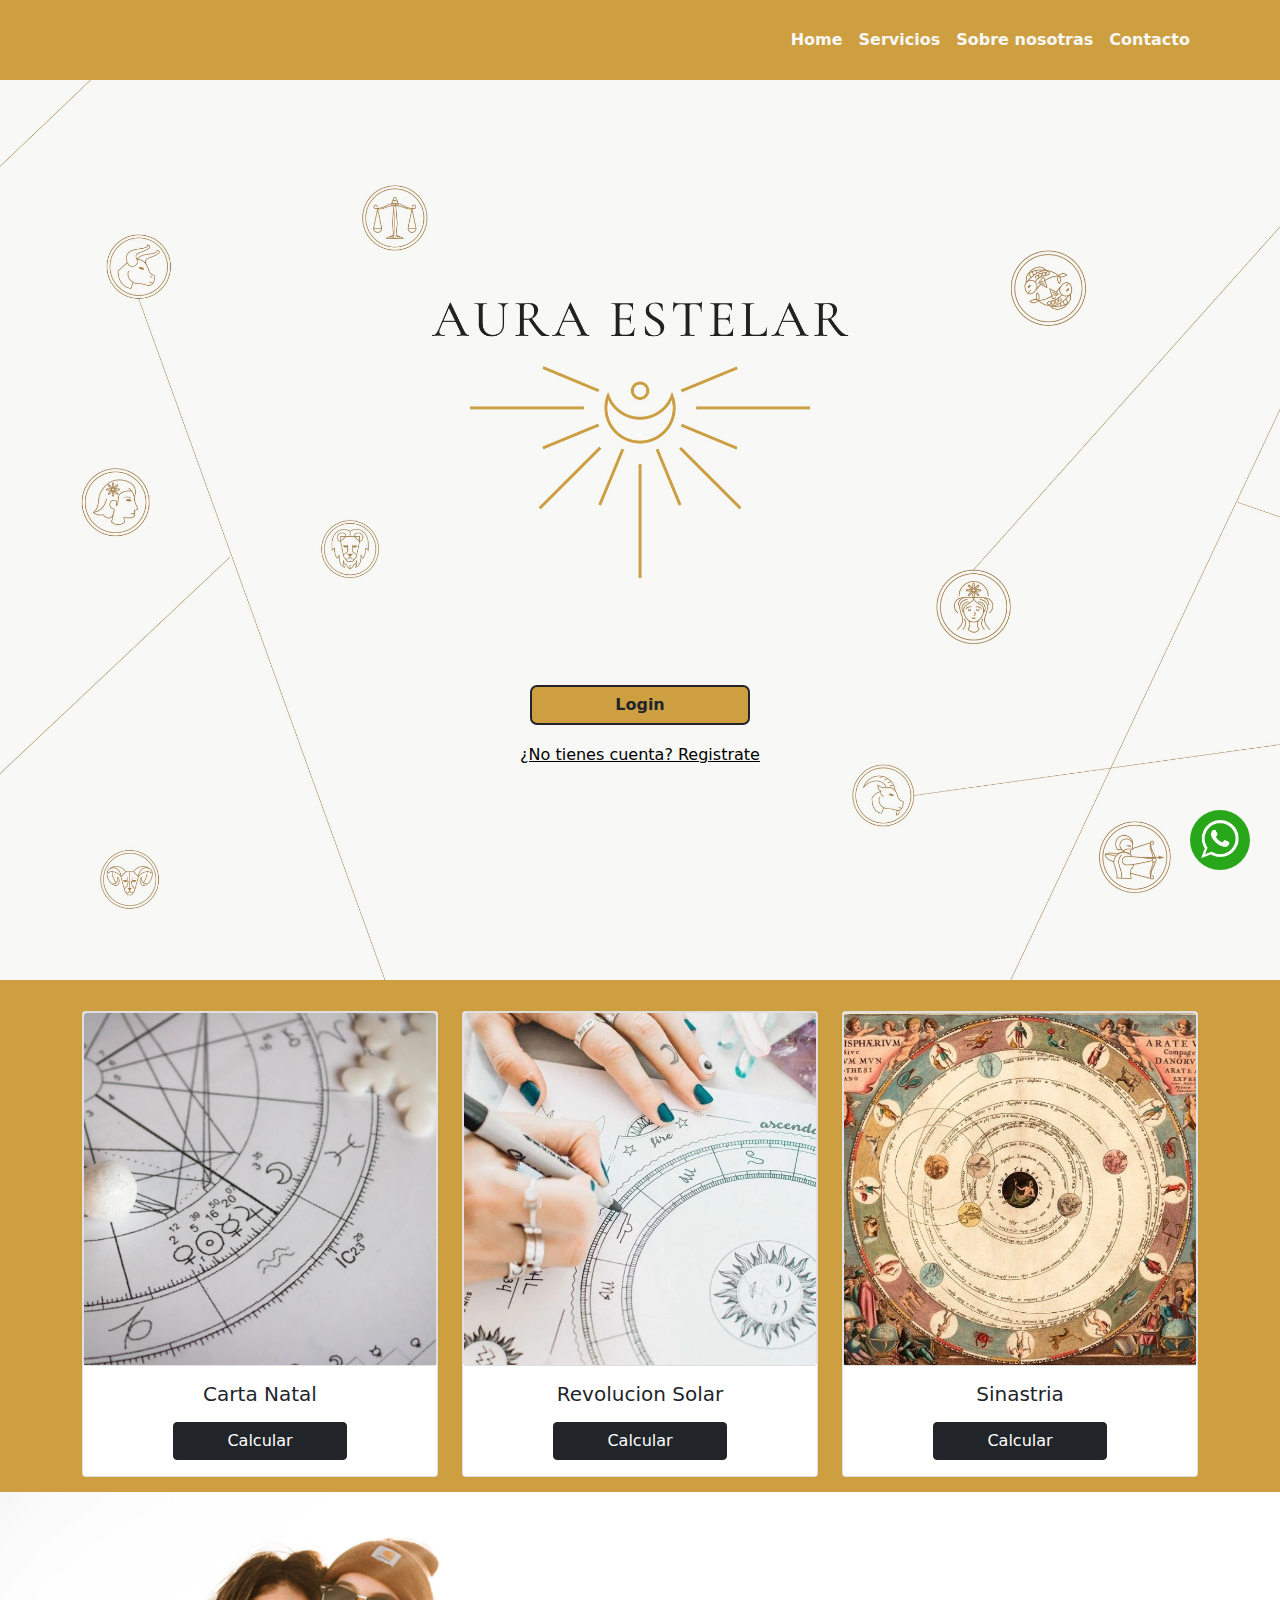
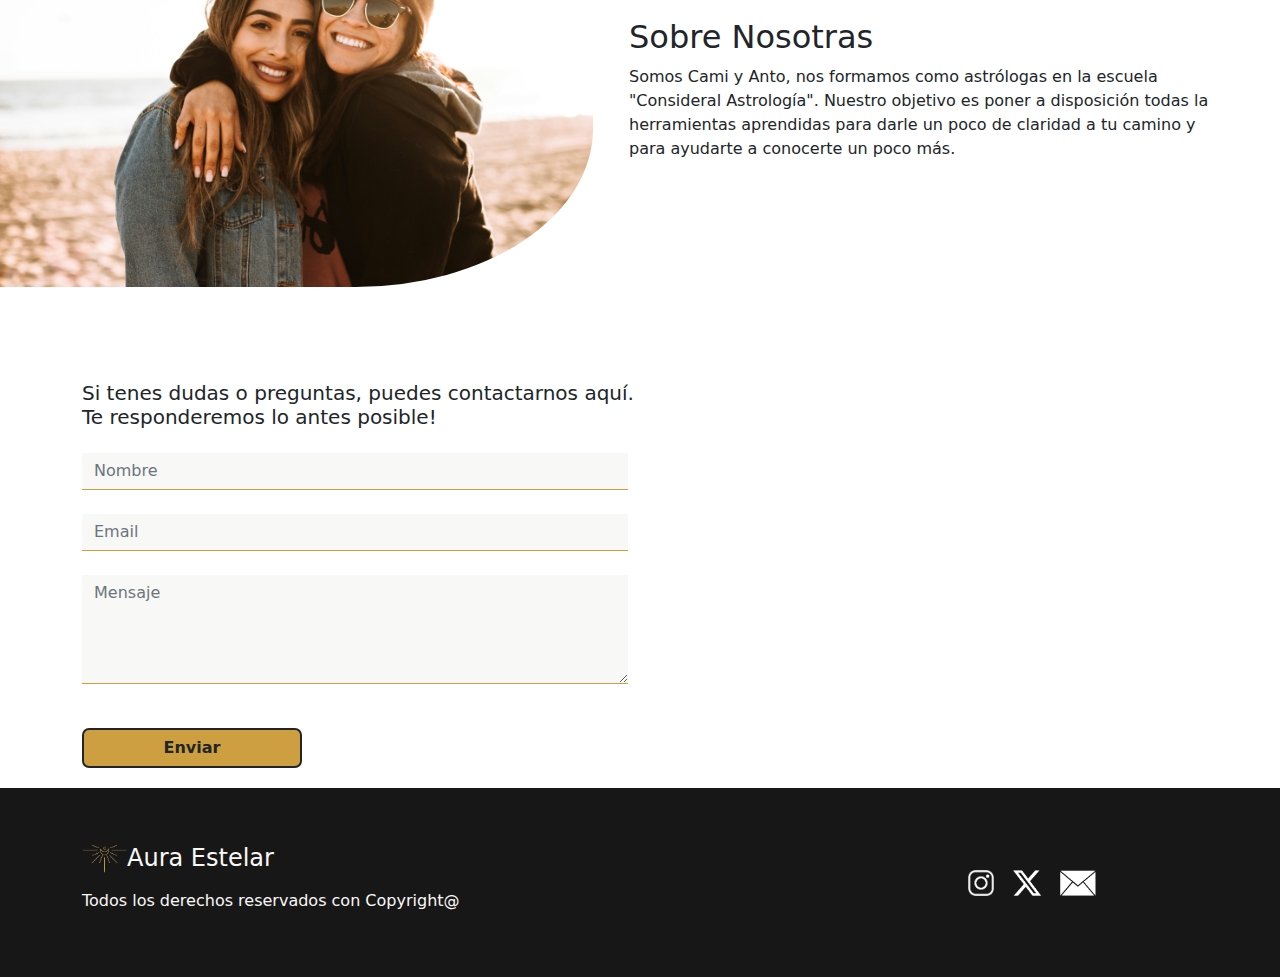
==== commit 23489ad4: "20240708 Cambios y extras prefinal" ====
--- a/index.html
+++ b/index.html
@@ -15,12 +15,13 @@
     <!--nuestro CSS-->
     <link href="css/styles.css" rel="stylesheet" />
   </head>
+
   <body>
     <!--Bootstrap JS-->
     <script src="js/bootstrap.bundle.min.js"></script>
     <!---->
 
-    <div class="container-fluid menu sticky-top" id="home">
+    <div class="container-fluid menu menu_scroller sticky-top" id="home">
       <nav class="navbar navbar-expand-lg">
         <div class="container justify-content-center text-center">
           <button
@@ -99,7 +100,9 @@
               </div>
               <div class="card-body d-grid gap-2 col-7 mx-auto">
                 <h5 class="card-title">Carta Natal</h5>
-                <a href="carta_natal.html" class="btn btn-dark bot-servicio">Calcular</a>
+                <a href="carta_natal.html" class="btn btn-dark bot-servicio"
+                  >Calcular</a
+                >
               </div>
             </div>
           </div>
@@ -123,7 +126,9 @@
               </div>
               <div class="card-body d-grid gap-2 col-7 mx-auto">
                 <h5 class="card-title">Revolucion Solar</h5>
-                <a href="rev_solar.html" class="btn btn-dark bot-servicio">Calcular</a>
+                <a href="rev_solar.html" class="btn btn-dark bot-servicio"
+                  >Calcular</a
+                >
               </div>
             </div>
           </div>
@@ -147,7 +152,9 @@
               </div>
               <div class="card-body d-grid gap-2 col-7 mx-auto">
                 <h5 class="card-title">Sinastria</h5>
-                <a href="sinastria.html" class="btn btn-dark bot-servicio">Calcular</a>
+                <a href="sinastria.html" class="btn btn-dark bot-servicio"
+                  >Calcular</a
+                >
               </div>
             </div>
           </div>
@@ -221,29 +228,45 @@
             <button type="submit" class="btn boton">Enviar</button>
           </form>
         </div>
-        
+
         <!-- Modal -->
-<div class="modal fade" id="contactoModal" tabindex="-1" aria-labelledby="contactoModalLabel" aria-hidden="true">
-    <div class="modal-dialog modal-dialog-centered">
-      <div class="modal-content">
-        <div class="modal-header">
-          <h5 class="modal-title" id="contactoModalLabel">¡Muchas gracias por contactarnos!</h5>
-          <button type="button" class="btn-close" data-bs-dismiss="modal" aria-label="Cerrar"></button>
-        </div>
-        <div class="modal-body">
-        Se ha enviado su consulta correctamente. A la brevedad recibirá la respuesta por mail.
-        </div>
-        <div class="modal-footer">
-          <button type="button" class="btn btn-primary" data-bs-dismiss="modal">Cerrar</button>
-        </div>
-      </div>
-    </div>
-  </div>
+        <div
+          class="modal fade"
+          id="contactoModal"
+          tabindex="-1"
+          aria-labelledby="contactoModalLabel"
+          aria-hidden="true"
+        >
+          <div class="modal-dialog modal-dialog-centered">
+            <div class="modal-content">
+              <div class="modal-header">
+                <h5 class="modal-title" id="contactoModalLabel">
+                  ¡Muchas gracias por contactarnos!
+                </h5>
+                <button
+                  type="button"
+                  class="btn-close"
+                  data-bs-dismiss="modal"
+                  aria-label="Cerrar"
+                ></button>
+              </div>
+              <div class="modal-body">
+                Se ha enviado su consulta correctamente. A la brevedad recibirá
+                la respuesta por mail.
+              </div>
+              <div class="modal-footer justify-content-center">
+                <button type="button" class="btn boton" data-bs-dismiss="modal">
+                  Cerrar
+                </button>
+              </div>
+            </div>
+          </div>
+        </div>
 
         <div class="col-md-6 pb-5 mapa">
           <iframe
             src="https://www.google.com/maps/embed?pb=!1m18!1m12!1m3!1d3284.2297114661333!2d-58.38588609999999!3d-34.5983524!2m3!1f0!2f0!3f0!3m2!1i1024!2i768!4f13.1!3m3!1m2!1s0x95bccab87e4355d9%3A0xb81df7efe6f65415!2sParaguay%201318%2C%20C1057AAV%20Cdad.%20Aut%C3%B3noma%20de%20Buenos%20Aires!5e0!3m2!1ses!2sar!4v1718657059102!5m2!1ses!2sar"
-            allowfullscreen=""
+            allowfullscreen
             loading="lazy"
             referrerpolicy="no-referrer-when-downgrade"
           ></iframe>
@@ -296,19 +319,20 @@
 
     <!--Mi JS -->
     <script>
-        /* Código para form de contacto */
-const form = document.getElementById('form_contacto');
-        
-        // Agregamos un "listener" para el evento "submit"
-        form.addEventListener('submit', function(event) {
-          // Prevenimos que el formulario se envíe
-          event.preventDefault();
-          
-          var myModal = new bootstrap.Modal(document.getElementById('contactoModal'), {keyboard: false}); 
-          myModal.show();
-        
-          
-        });
-    </script>    
+      /* Código para form de contacto */
+      const form = document.getElementById("form_contacto");
+
+      // Agregamos un "listener" para el evento "submit"
+      form.addEventListener("submit", function (event) {
+        // Prevenimos que el formulario se envíe
+        event.preventDefault();
+
+        var myModal = new bootstrap.Modal(
+          document.getElementById("contactoModal"),
+          { keyboard: false }
+        );
+        myModal.show();
+      });
+    </script>
   </body>
 </html>
--- a/css/styles.css
+++ b/css/styles.css
@@ -1,13 +1,23 @@
 .menu a{
     text-decoration:none;
     color:#F8F8F6;
-    padding: 10px;
-
+    padding: 5px;
+    font-weight: bold;
+    
     transition-property: color;
     transition-duration: 0.5s;
 
 }
 
+.menu_scroller {
+    animation:menu_scroll linear;
+    animation-timeline: scroll();
+}
+
+@keyframes menu_scroll {
+from {background-color:#CE9F41}
+to {background-color: rgba(206, 159, 65, 0.585);}
+}
 
 .bot-servicio:hover {
     background-color: #CE9F41;
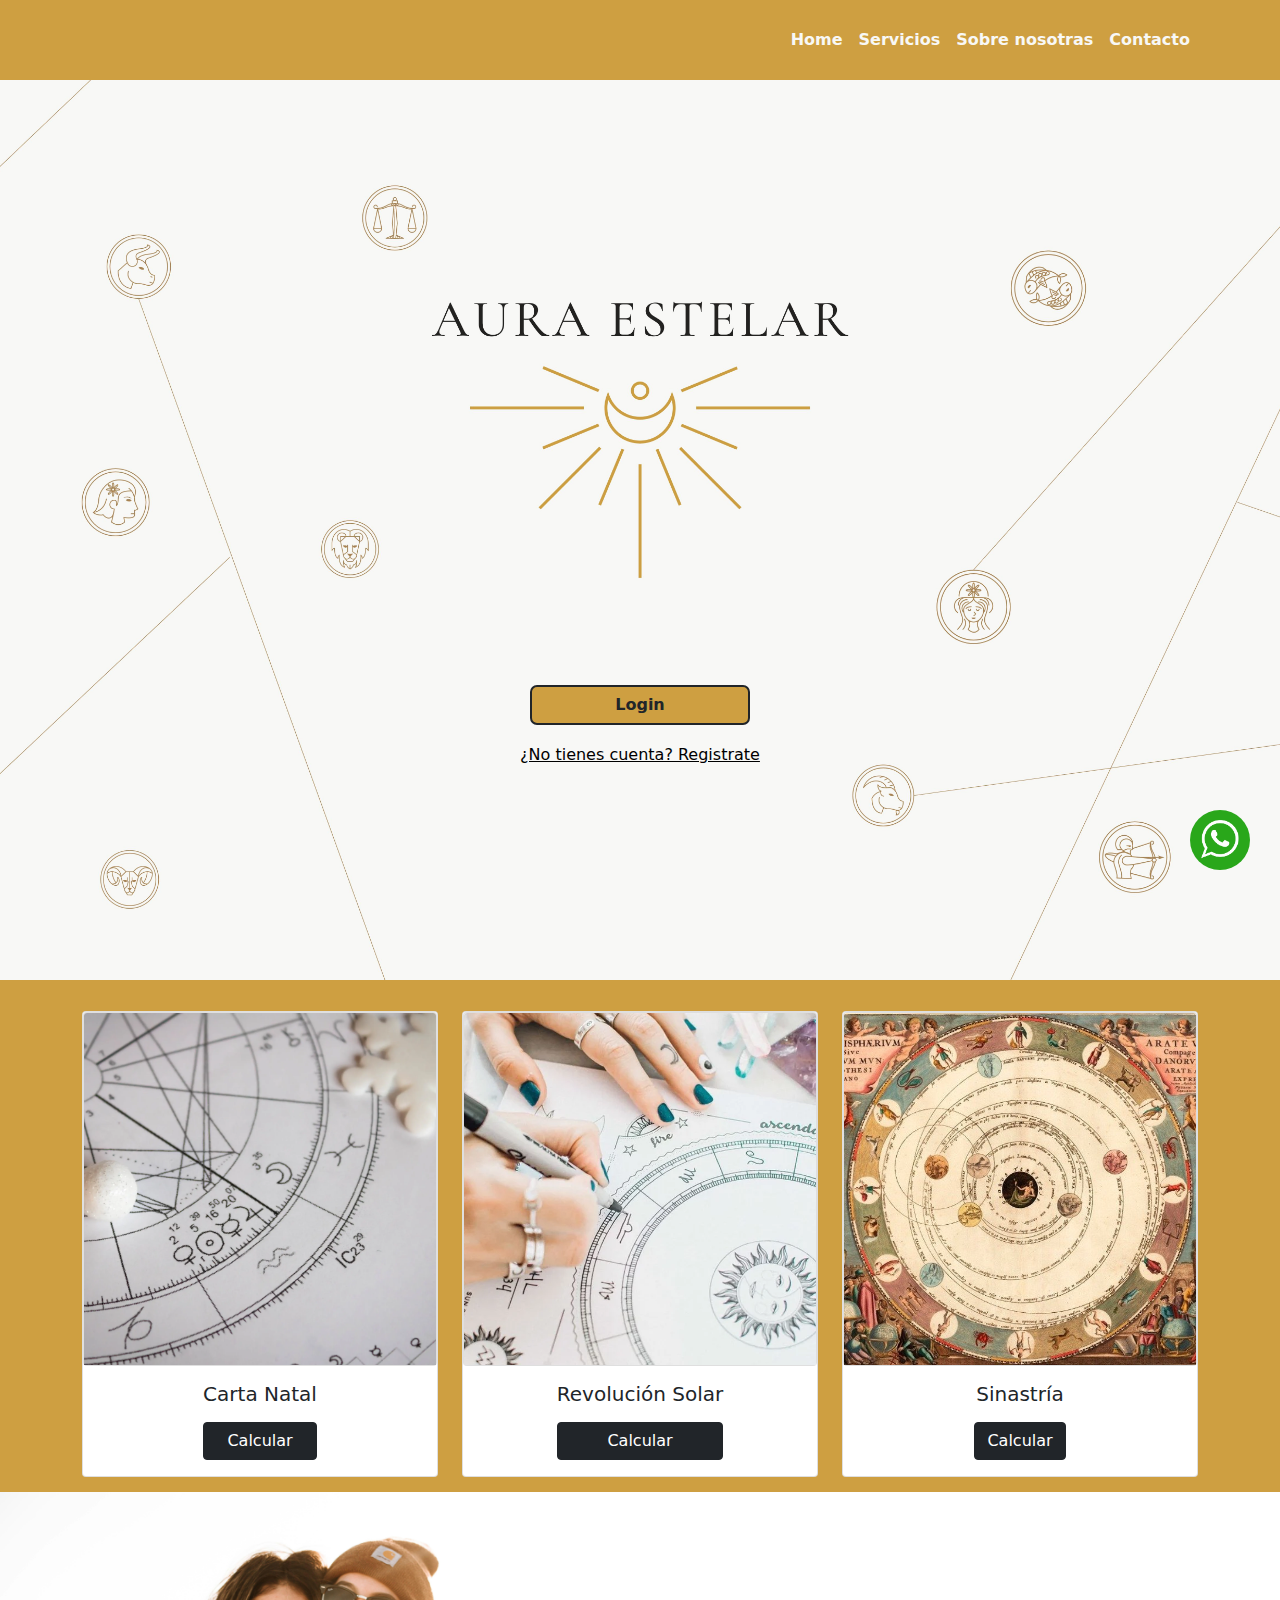
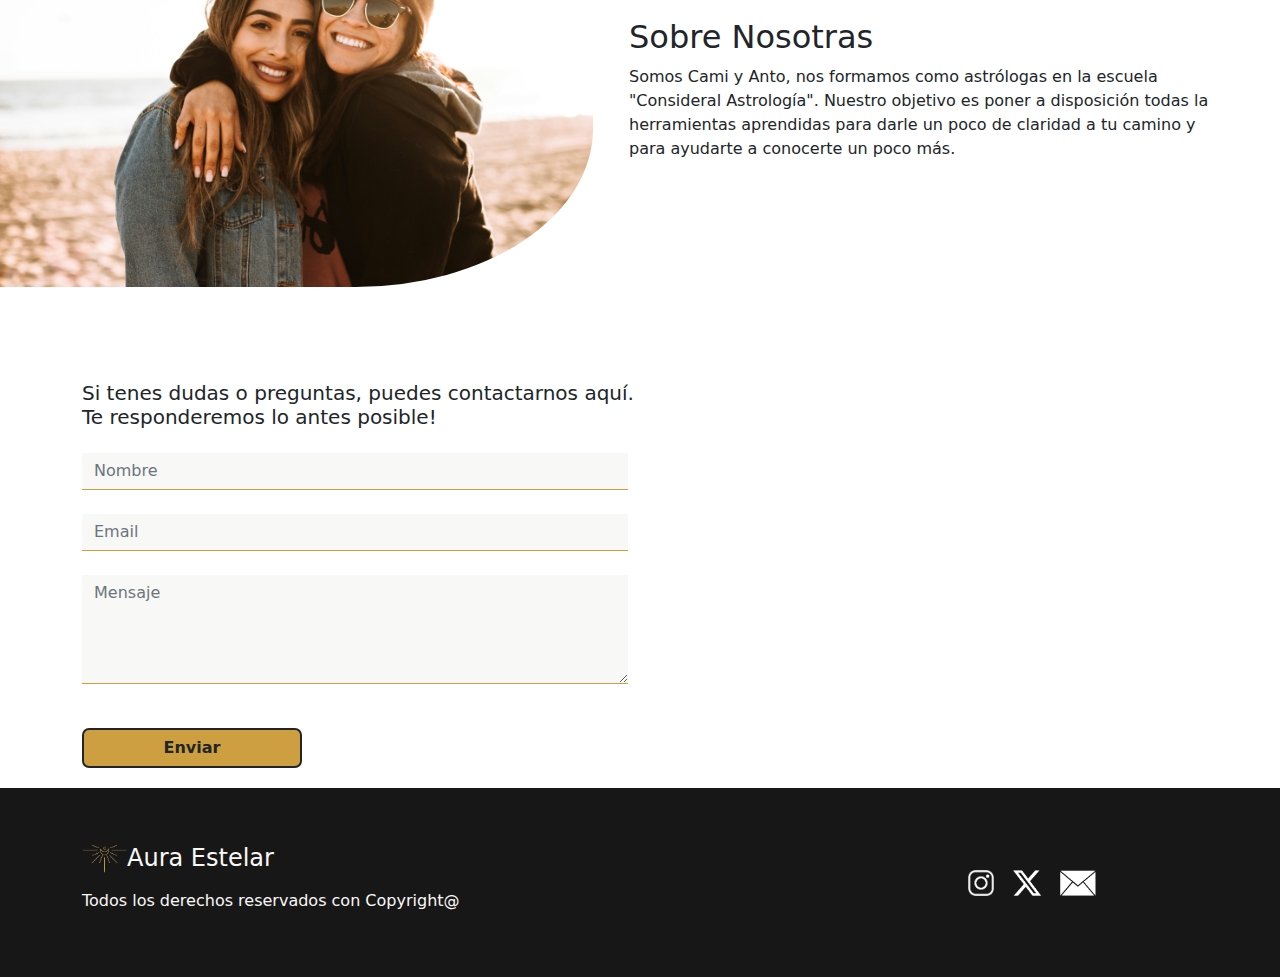
==== commit 46b5873c: "indentacion 13/07/2024" ====
--- a/index.html
+++ b/index.html
@@ -1,338 +1,231 @@
 <!DOCTYPE html>
 <html lang="en">
-  <head>
-    <meta charset="UTF-8" />
-    <meta http-equiv="X-UA-Compatible" content="IE=edge" />
-    <meta name="viewport" content="width=device-width, initial-scale=1.0" />
-    <title>Aura Estelar</title>
-
-    <!-- favicon -->
-    <link rel="icon" type="image/x-icon" href="images/logo_favicon.png" />
-
-    <!--Bootstrap css-->
-    <link href="css/bootstrap.min.css" rel="stylesheet" />
-
-    <!--nuestro CSS-->
-    <link href="css/styles.css" rel="stylesheet" />
-  </head>
-
-  <body>
-    <!--Bootstrap JS-->
-    <script src="js/bootstrap.bundle.min.js"></script>
-    <!---->
-
-    <div class="container-fluid menu menu_scroller sticky-top" id="home">
-      <nav class="navbar navbar-expand-lg">
-        <div class="container justify-content-center text-center">
-          <button
-            class="navbar-toggler"
-            type="button"
-            data-bs-toggle="collapse"
-            data-bs-target="#navbarNav"
-            aria-controls="navbarNav"
-            aria-expanded="false"
-            aria-label="Toggle navigation"
-          >
-            <span class="navbar-toggler-icon"></span>
-          </button>
-          <div
-            class="navbar-collapse justify-content-end collapse show"
-            id="navbarNav"
-          >
-            <ul class="navbar-nav">
-              <li class="nav-item icono_menu">
-                <a class="nav-link active" aria-current="page" href="#home"
-                  >Home</a
-                >
-              </li>
-              <li class="nav-item icono_menu">
-                <a class="nav-link" href="#servicios">Servicios</a>
-              </li>
-              <li class="nav-item icono_menu">
-                <a class="nav-link" href="#sobre_nosotras">Sobre nosotras</a>
-              </li>
-              <li class="nav-item icono_menu">
-                <a class="nav-link" href="#form_contacto">Contacto</a>
-              </li>
-            </ul>
-          </div>
-        </div>
-      </nav>
-    </div>
-
-    <div
-      class="container-fluid cabecera d-flex align-items-center justify-content-center"
-    >
-      <div class="text-center section_login">
-        <div>
-          <button
-            type="button"
-            class="btn boton"
-            onclick="window.location.href='login.html'"
-          >
-            Login
-          </button>
-          <h6><a href="registro.html">¿No tienes cuenta? Registrate</a></h6>
-        </div>
-      </div>
-    </div>
-    <div class="servicios" id="servicios">
-      <div class="container text-center">
-        <div class="row">
-          <div class="col-md-6 col-lg-4 mt-3">
-            <div class="card">
-              <div class="card">
-                <a href="carta_natal.html">
-                  <img
-                    src="images/carta_natal.webp"
-                    class="card-img-top"
-                    alt="imagen carta natal"
-                  />
-                  <div class="card-img-overlay mas_info">
+    <head>
+        <meta charset="UTF-8" />
+        <meta http-equiv="X-UA-Compatible" content="IE=edge" />
+        <meta name="viewport" content="width=device-width, initial-scale=1.0" />
+        <title>Aura Estelar</title>
+
+        <!-- favicon -->
+        <link rel="icon" type="image/x-icon" href="images/logo_favicon.png" />
+
+        <!--Bootstrap css-->
+        <link href="css/bootstrap.min.css" rel="stylesheet" />
+
+        <!--nuestro CSS-->
+        <link href="css/styles.css" rel="stylesheet" />
+    </head>
+
+    <body>
+        <!--Bootstrap JS-->
+        <script src="js/bootstrap.bundle.min.js"></script>
+        <!---->
+
+        <div class="container-fluid menu menu_scroller sticky-top" id="home">
+            <nav class="navbar navbar-expand-lg">
+                <div class="container justify-content-center text-center">
+                    <button class="navbar-toggler" type="button" data-bs-toggle="collapse" data-bs-target="#navbarNav" aria-controls="navbarNav" aria-expanded="false" aria-label="Toggle navigation">
+                        <span class="navbar-toggler-icon"></span>
+                    </button>
+                    <div class="navbar-collapse justify-content-end collapse show" id="navbarNav">
+                        <ul class="navbar-nav">
+                            <li class="nav-item icono_menu">
+                                <a class="nav-link active" aria-current="page" href="#home">Home</a>
+                            </li>
+                            <li class="nav-item icono_menu">
+                                <a class="nav-link" href="#servicios">Servicios</a>
+                            </li>
+                            <li class="nav-item icono_menu">
+                                <a class="nav-link" href="#sobre_nosotras">Sobre nosotras</a>
+                            </li>
+                            <li class="nav-item icono_menu">
+                                <a class="nav-link" href="#form_contacto">Contacto</a>
+                            </li>
+                        </ul>
+                    </div>
+                </div>
+            </nav>
+        </div>
+
+        <div class="container-fluid cabecera d-flex align-items-center justify-content-center">
+            <div class="text-center section_login">
+                <div>
+                    <button type="button" class="btn boton" onclick="window.location.href='login.html'">
+                        Login
+                    </button>
+                    <h6><a href="registro.html">¿No tienes cuenta? Registrate</a></h6>
+                </div>
+            </div>
+        </div>
+        <div class="servicios" id="servicios">
+            <div class="container text-center">
+                <div class="row">
+                    <div class="col-md-6 col-lg-4 mt-3">
+                        <div class="card">
+                            <div class="card">
+                                <a href="carta_natal.html">
+                                    <img src="images/carta_natal.webp" class="card-img-top" alt="imagen carta natal" />
+                                    <div class="card-img-overlay mas_info">
+                                        <p>
+                                            Tu carta natal es una "foto" del cielo al momento de tu nacimiento; puedes ver la ubicación y conexiones de los planetas en ese instante para hacer de la astrología tu herramienta de autoobservación y crecimiento.
+                                        </p>
+                                    </div>
+                                </a>
+                            </div>
+                            <div class="card-body d-grid gap-2 mx-auto">
+                                <h5 class="card-title">Carta Natal</h5>
+                                <a href="carta_natal.html" class="btn btn-dark bot-servicio">Calcular</a>
+                            </div>
+                        </div>
+                    </div>
+                    <div class="col-md-6 col-lg-4 mt-3">
+                        <div class="card">
+                            <div class="card">
+                                <a href="rev_solar.html">
+                                    <img src="images/revolucion_solar.webp" class="card-img-top" alt="imagen revolucion solar" />
+                                    <div class="card-img-overlay mas_info">
+                                        <p>
+                                            Esta es una lectura anual a partir de tu fecha de cumpleaños. En ella se profundizará en qué energías vas a transitar en ese año y como estas te afectarán.
+                                        </p>
+                                    </div>
+                                </a>
+                            </div>
+                            <div class="card-body d-grid gap-2 mx-auto">
+                                <h5 class="card-title">Revolución Solar</h5>
+                                <a href="rev_solar.html" class="btn btn-dark bot-servicio">Calcular</a>
+                            </div>
+                        </div>
+                    </div>
+                    <div class="col-md-6 col-lg-4 mt-3">
+                        <div class="card">
+                            <div class="card">
+                                <a href="sinastria.html">
+                                    <img src="images/sinastria.jpeg" class="card-img-top" alt="imagen sinastria" />
+                                    <div class="card-img-overlay mas_info">
+                                        <p>
+                                            La sinastría es un análisis de compatibilidad que hay entre una o más personas, basándose en sus cartas astrales.
+                                        </p>
+                                    </div>
+                                </a>
+                            </div>
+                            <div class="card-body d-grid gap-2 mx-auto">
+                                <h5 class="card-title">Sinastría</h5>
+                                <a href="sinastria.html" class="btn btn-dark bot-servicio">Calcular</a>
+                            </div>
+                        </div>
+                    </div>
+                </div>
+            </div>
+        </div>
+
+        <div class="container-fluid sobre_nosotras" id="sobre_nosotras">
+            <div class="row align-items-center me-5">
+                <div class="col-lg-6 mb-3">
+                    <img class="img-fluid img_sobre_nosotras" alt="imagen astrologas" src="images/sobre_nosotras.jpg" />
+                </div>
+                <div class="col-lg-6 ps-4">
+                    <h2>Sobre Nosotras</h2>
                     <p>
-                      Tu carta natal es una "foto" del cielo al momento de tu
-                      nacimiento; puedes ver la ubicación y conexiones de los
-                      planetas en ese instante para hacer de la astrología tu
-                      herramienta de autoobservación y crecimiento.
+                        Somos Cami y Anto, nos formamos como astrólogas en la escuela "Consideral Astrología". Nuestro objetivo es poner a disposición todas la herramientas aprendidas para darle un poco de claridad a tu camino y para
+                        ayudarte a conocerte un poco más.
                     </p>
-                  </div>
-                </a>
-              </div>
-              <div class="card-body d-grid gap-2 col-7 mx-auto">
-                <h5 class="card-title">Carta Natal</h5>
-                <a href="carta_natal.html" class="btn btn-dark bot-servicio"
-                  >Calcular</a
-                >
-              </div>
-            </div>
-          </div>
-          <div class="col-md-6 col-lg-4 mt-3">
-            <div class="card">
-              <div class="card">
-                <a href="rev_solar.html">
-                  <img
-                    src="images/revolucion_solar.webp"
-                    class="card-img-top"
-                    alt="imagen revolucion solar"
-                  />
-                  <div class="card-img-overlay mas_info">
-                    <p>
-                      Esta es una lectura anual a partir de tu fecha de
-                      cumpleaños. En ella se profundizará en qué energías vas a
-                      transitar en ese año y como estas te afectarán.
-                    </p>
-                  </div>
-                </a>
-              </div>
-              <div class="card-body d-grid gap-2 col-7 mx-auto">
-                <h5 class="card-title">Revolucion Solar</h5>
-                <a href="rev_solar.html" class="btn btn-dark bot-servicio"
-                  >Calcular</a
-                >
-              </div>
-            </div>
-          </div>
-          <div class="col-md-6 col-lg-4 mt-3">
-            <div class="card">
-              <div class="card">
-                <a href="sinastria.html">
-                  <img
-                    src="images/sinastria.jpeg"
-                    class="card-img-top"
-                    alt="imagen sinastria"
-                  />
-                  <div class="card-img-overlay mas_info">
-                    <p>
-                      La sinastría es un análisis de compatibilidad que hay
-                      entre una o más personas, basándose en sus cartas
-                      astrales.
-                    </p>
-                  </div>
-                </a>
-              </div>
-              <div class="card-body d-grid gap-2 col-7 mx-auto">
-                <h5 class="card-title">Sinastria</h5>
-                <a href="sinastria.html" class="btn btn-dark bot-servicio"
-                  >Calcular</a
-                >
-              </div>
-            </div>
-          </div>
-        </div>
-      </div>
-    </div>
-
-    <div class="container-fluid sobre_nosotras" id="sobre_nosotras">
-      <div class="row align-items-center me-5">
-        <div class="col-lg-6 mb-3">
-          <img
-            class="img-fluid img_sobre_nosotras"
-            alt="imagen astrologas"
-            src="images/sobre_nosotras.jpg"
-          />
-        </div>
-        <div class="col-lg-6 ps-4">
-          <h2>Sobre Nosotras</h2>
-          <p>
-            Somos Cami y Anto, nos formamos como astrólogas en la escuela
-            "Consideral Astrología". Nuestro objetivo es poner a disposición
-            todas la herramientas aprendidas para darle un poco de claridad a tu
-            camino y para ayudarte a conocerte un poco más.
-          </p>
-        </div>
-      </div>
-    </div>
-
-    <div class="container mt-5" id="form_contacto">
-      <div class="row">
-        <h5 class="mb-4">
-          Si tenes dudas o preguntas, puedes contactarnos aquí.<br />Te
-          responderemos lo antes posible!
-        </h5>
-        <div class="col-md-6">
-          <form>
-            <div class="mb-4">
-              <!--<label for="nombre" class="form-label">Nombre *</label> -->
-              <input
-                type="text"
-                class="form-control"
-                id="nombre"
-                name="nombre"
-                placeholder="Nombre"
-                required
-              />
-            </div>
-            <div class="mb-4">
-              <!--<label for="email" class="form-label">Email *</label>-->
-              <input
-                type="email"
-                class="form-control"
-                id="email"
-                name="email"
-                placeholder="Email"
-                required
-              />
-            </div>
-            <div class="mb-4">
-              <!--<label for="mensaje" class="form-label">Mensaje *</label>-->
-              <textarea
-                id="mensaje"
-                class="form-control"
-                name="mensaje"
-                rows="4"
-                cols="50"
-                placeholder="Mensaje"
-                required
-              ></textarea>
-            </div>
-            <button type="submit" class="btn boton">Enviar</button>
-          </form>
-        </div>
-
-        <!-- Modal -->
-        <div
-          class="modal fade"
-          id="contactoModal"
-          tabindex="-1"
-          aria-labelledby="contactoModalLabel"
-          aria-hidden="true"
-        >
-          <div class="modal-dialog modal-dialog-centered">
-            <div class="modal-content">
-              <div class="modal-header">
-                <h5 class="modal-title" id="contactoModalLabel">
-                  ¡Muchas gracias por contactarnos!
+                </div>
+            </div>
+        </div>
+
+        <div class="container mt-5" id="form_contacto">
+            <div class="row">
+                <h5 class="mb-4">
+                    Si tenes dudas o preguntas, puedes contactarnos aquí.<br />
+                    Te responderemos lo antes posible!
                 </h5>
-                <button
-                  type="button"
-                  class="btn-close"
-                  data-bs-dismiss="modal"
-                  aria-label="Cerrar"
-                ></button>
-              </div>
-              <div class="modal-body">
-                Se ha enviado su consulta correctamente. A la brevedad recibirá
-                la respuesta por mail.
-              </div>
-              <div class="modal-footer justify-content-center">
-                <button type="button" class="btn boton" data-bs-dismiss="modal">
-                  Cerrar
-                </button>
-              </div>
-            </div>
-          </div>
-        </div>
-
-        <div class="col-md-6 pb-5 mapa">
-          <iframe
-            src="https://www.google.com/maps/embed?pb=!1m18!1m12!1m3!1d3284.2297114661333!2d-58.38588609999999!3d-34.5983524!2m3!1f0!2f0!3f0!3m2!1i1024!2i768!4f13.1!3m3!1m2!1s0x95bccab87e4355d9%3A0xb81df7efe6f65415!2sParaguay%201318%2C%20C1057AAV%20Cdad.%20Aut%C3%B3noma%20de%20Buenos%20Aires!5e0!3m2!1ses!2sar!4v1718657059102!5m2!1ses!2sar"
-            allowfullscreen
-            loading="lazy"
-            referrerpolicy="no-referrer-when-downgrade"
-          ></iframe>
-        </div>
-      </div>
-    </div>
-
-    <footer class="container-fluid footer pt-5 pb-5">
-      <div class="container">
-        <div class="row">
-          <div class="col-7">
-            <h4>
-              <img
-                src="images/icon.png"
-                class="img-logo"
-                alt="logo aura estelar"
-              />Aura Estelar
-            </h4>
-            <p>Todos los derechos reservados con Copyright@</p>
-          </div>
-          <div class="col-4 align-self-center text-end">
-            <a href="https://www.instagram.com/" target="_blank"
-              ><img
-                class="img-icon"
-                src="images/instagram_white.png"
-                alt="logo instagram"
-            /></a>
-
-            <a href="https://x.com/?lang=es" target="_blank"
-              ><img class="img-icon" src="images/x_white.png" alt="logo x"
-            /></a>
-
-            <a href="mailto:test@test.com" target="_blank"
-              ><img
-                class="img-icon"
-                src="images/mail_white.png"
-                alt="logo email"
-            /></a>
-          </div>
-          <div class="col-1"></div>
-        </div>
-      </div>
-    </footer>
-
-    <div class="wp">
-      <a href="https://wa.me/91165647270" target="_blank"
-        ><img class="img-wpp" src="images/wpp.png" alt="logo whatsapp"
-      /></a>
-    </div>
-
-    <!--Mi JS -->
-    <script>
-      /* Código para form de contacto */
-      const form = document.getElementById("form_contacto");
-
-      // Agregamos un "listener" para el evento "submit"
-      form.addEventListener("submit", function (event) {
-        // Prevenimos que el formulario se envíe
-        event.preventDefault();
-
-        var myModal = new bootstrap.Modal(
-          document.getElementById("contactoModal"),
-          { keyboard: false }
-        );
-        myModal.show();
-      });
-    </script>
-  </body>
+                <div class="col-md-6">
+                    <form>
+                        <div class="mb-4">
+                            <!--<label for="nombre" class="form-label">Nombre *</label> -->
+                            <input type="text" class="form-control" id="nombre" name="nombre" placeholder="Nombre" required />
+                        </div>
+                        <div class="mb-4">
+                            <!--<label for="email" class="form-label">Email *</label>-->
+                            <input type="email" class="form-control" id="email" name="email" placeholder="Email" required />
+                        </div>
+                        <div class="mb-4">
+                            <!--<label for="mensaje" class="form-label">Mensaje *</label>-->
+                            <textarea id="mensaje" class="form-control" name="mensaje" rows="4" cols="50" placeholder="Mensaje" required></textarea>
+                        </div>
+                        <button type="submit" class="btn boton">Enviar</button>
+                    </form>
+                </div>
+
+                <!-- Modal -->
+                <div class="modal fade" id="contactoModal" tabindex="-1" aria-labelledby="contactoModalLabel" aria-hidden="true">
+                    <div class="modal-dialog modal-dialog-centered">
+                        <div class="modal-content">
+                            <div class="modal-header">
+                                <h5 class="modal-title" id="contactoModalLabel">
+                                    ¡Muchas gracias por contactarnos!
+                                </h5>
+                                <button type="button" class="btn-close" data-bs-dismiss="modal" aria-label="Cerrar"></button>
+                            </div>
+                            <div class="modal-body">
+                                Se ha enviado su consulta correctamente. A la brevedad recibirá la respuesta por mail.
+                            </div>
+                            <div class="modal-footer justify-content-center">
+                                <button type="button" class="btn boton" data-bs-dismiss="modal">
+                                    Cerrar
+                                </button>
+                            </div>
+                        </div>
+                    </div>
+                </div>
+
+                <div class="col-md-6 pb-5 mapa">
+                    <iframe
+                        src="https://www.google.com/maps/embed?pb=!1m18!1m12!1m3!1d3284.2297114661333!2d-58.38588609999999!3d-34.5983524!2m3!1f0!2f0!3f0!3m2!1i1024!2i768!4f13.1!3m3!1m2!1s0x95bccab87e4355d9%3A0xb81df7efe6f65415!2sParaguay%201318%2C%20C1057AAV%20Cdad.%20Aut%C3%B3noma%20de%20Buenos%20Aires!5e0!3m2!1ses!2sar!4v1718657059102!5m2!1ses!2sar"
+                        allowfullscreen
+                        loading="lazy"
+                        referrerpolicy="no-referrer-when-downgrade"
+                    ></iframe>
+                </div>
+            </div>
+        </div>
+
+        <footer class="container-fluid footer pt-5 pb-5">
+            <div class="container">
+                <div class="row">
+                    <div class="col-7">
+                        <h4><img src="images/icon.png" class="img-logo" alt="logo aura estelar" />Aura Estelar</h4>
+                        <p>Todos los derechos reservados con Copyright@</p>
+                    </div>
+                    <div class="col-4 align-self-center text-end">
+                        <a href="https://www.instagram.com/" target="_blank"><img class="img-icon" src="images/instagram_white.png" alt="logo instagram" /></a>
+
+                        <a href="https://x.com/?lang=es" target="_blank"><img class="img-icon" src="images/x_white.png" alt="logo x" /></a>
+
+                        <a href="mailto:test@test.com" target="_blank"><img class="img-icon" src="images/mail_white.png" alt="logo email" /></a>
+                    </div>
+                    <div class="col-1"></div>
+                </div>
+            </div>
+        </footer>
+
+        <div class="wp">
+            <a href="https://wa.me/91165647270" target="_blank"><img class="img-wpp" src="images/wpp.png" alt="logo whatsapp" /></a>
+        </div>
+
+        <!--Mi JS -->
+        <script>
+            /* Código para form de contacto */
+            const form = document.getElementById("form_contacto");
+
+            // Agregamos un "listener" para el evento "submit"
+            form.addEventListener("submit", function (event) {
+                // Prevenimos que el formulario se envíe
+                event.preventDefault();
+
+                var myModal = new bootstrap.Modal(document.getElementById("contactoModal"), { keyboard: false });
+                myModal.show();
+            });
+        </script>
+    </body>
 </html>
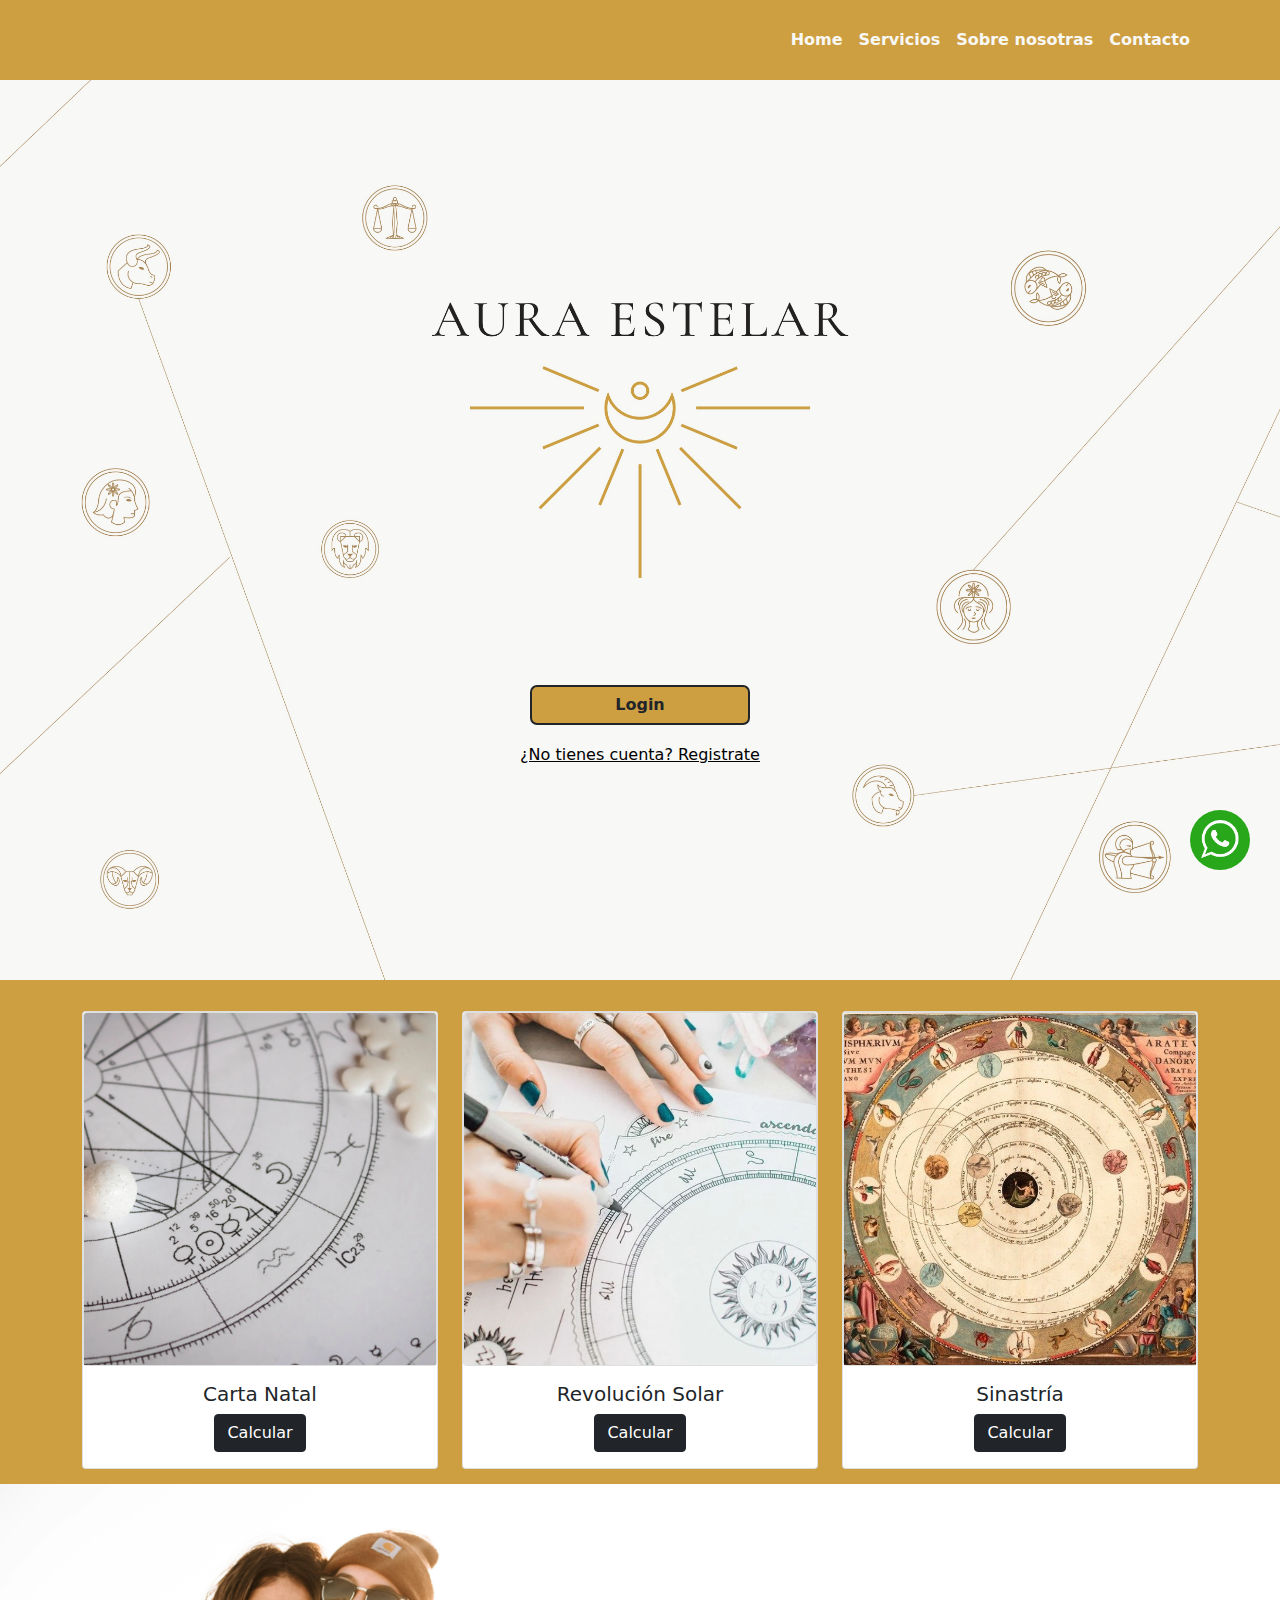
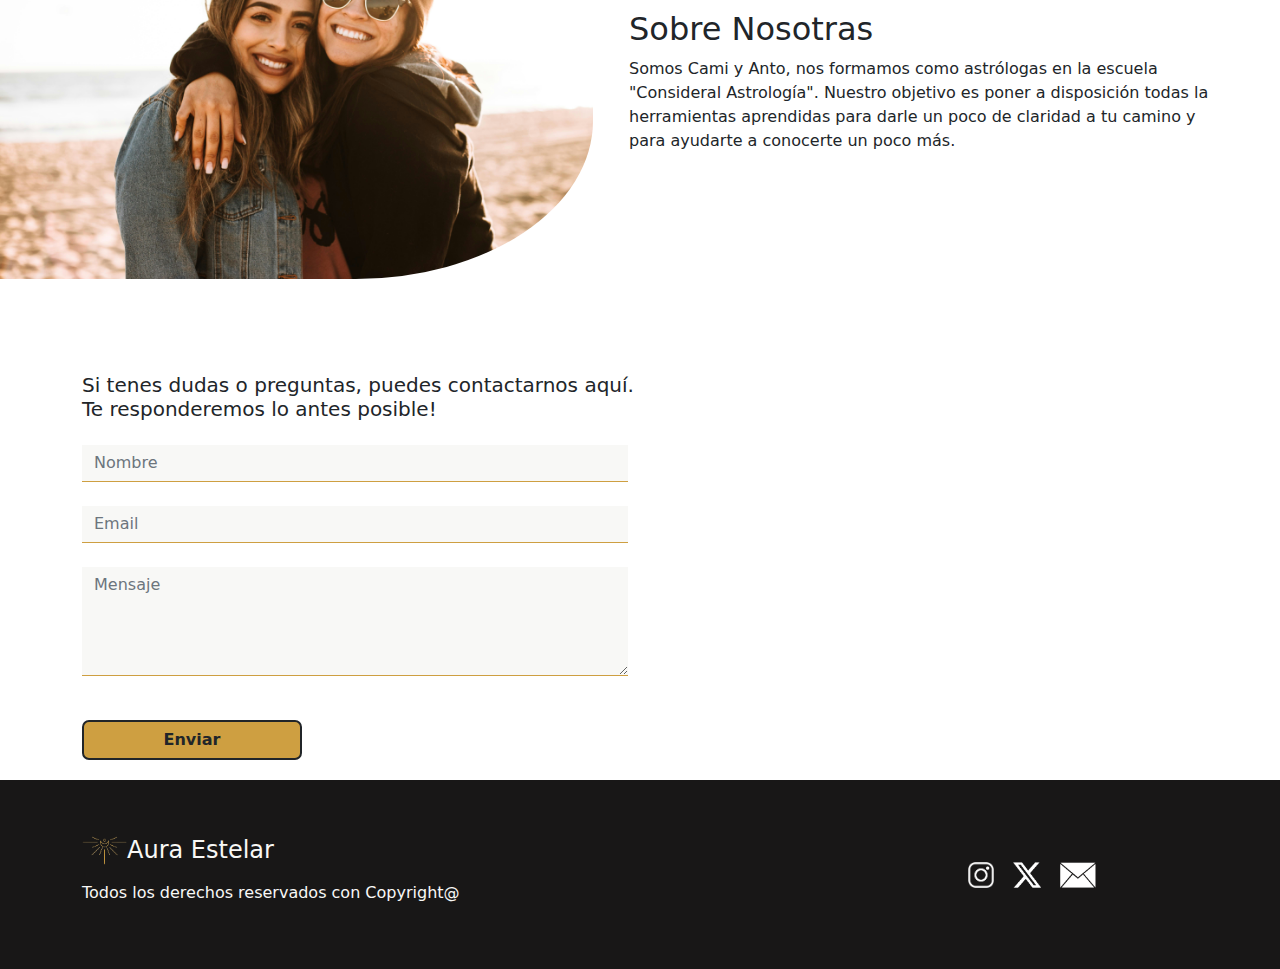
==== commit 9100c8b6: "Update index.html" ====
--- a/index.html
+++ b/index.html
@@ -72,7 +72,7 @@
                                     </div>
                                 </a>
                             </div>
-                            <div class="card-body d-grid gap-2 mx-auto">
+                            <div class="card-body gap-2 mx-auto">
                                 <h5 class="card-title">Carta Natal</h5>
                                 <a href="carta_natal.html" class="btn btn-dark bot-servicio">Calcular</a>
                             </div>
@@ -90,7 +90,7 @@
                                     </div>
                                 </a>
                             </div>
-                            <div class="card-body d-grid gap-2 mx-auto">
+                            <div class="card-body gap-2 mx-auto">
                                 <h5 class="card-title">Revolución Solar</h5>
                                 <a href="rev_solar.html" class="btn btn-dark bot-servicio">Calcular</a>
                             </div>
@@ -108,7 +108,7 @@
                                     </div>
                                 </a>
                             </div>
-                            <div class="card-body d-grid gap-2 mx-auto">
+                            <div class="card-body gap-2 mx-auto">
                                 <h5 class="card-title">Sinastría</h5>
                                 <a href="sinastria.html" class="btn btn-dark bot-servicio">Calcular</a>
                             </div>
--- a/css/styles.css
+++ b/css/styles.css
@@ -225,7 +225,7 @@
     }
 
     .section_login {
-        margin-top: 30%;
+        margin-top: 45%;
     }
 
 
@@ -267,4 +267,8 @@
         border-bottom: none;
       }
 
-  }+        .section_login {
+        margin-top: 30%;
+    }
+
+  }
